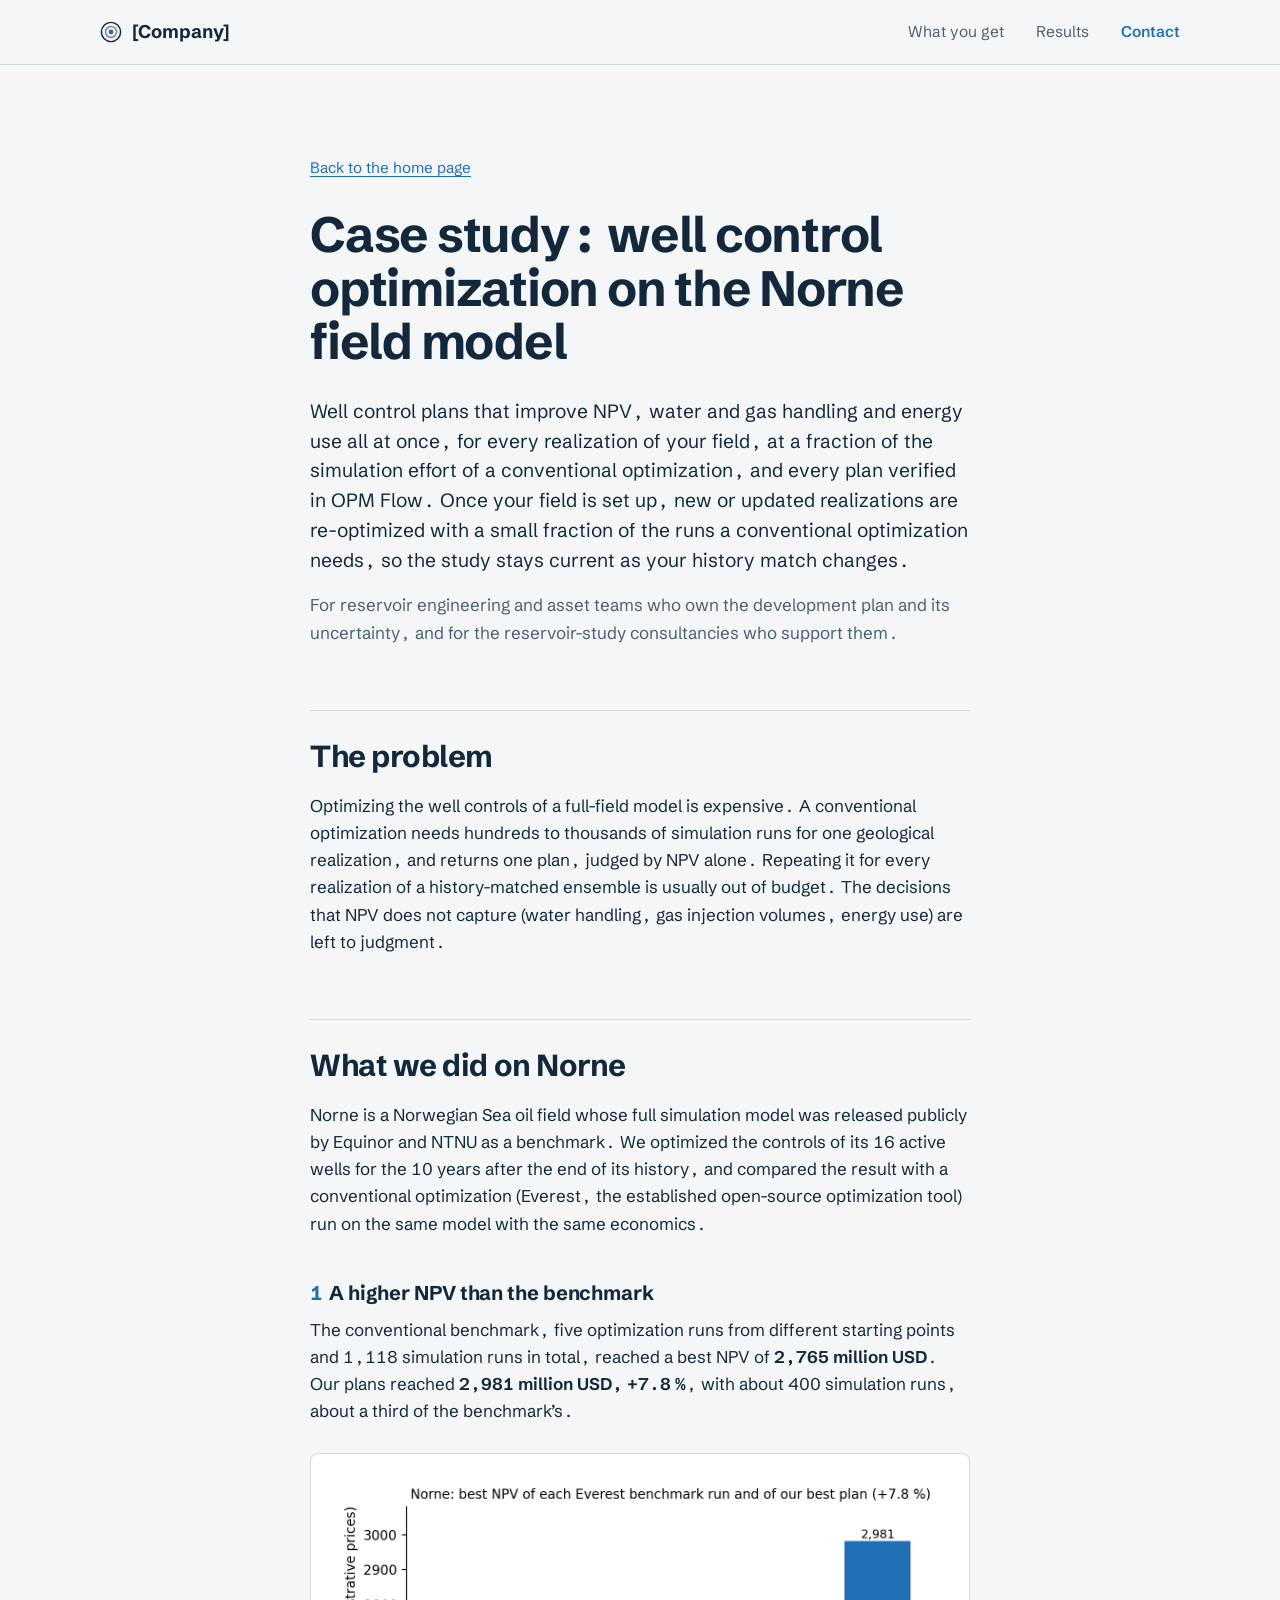
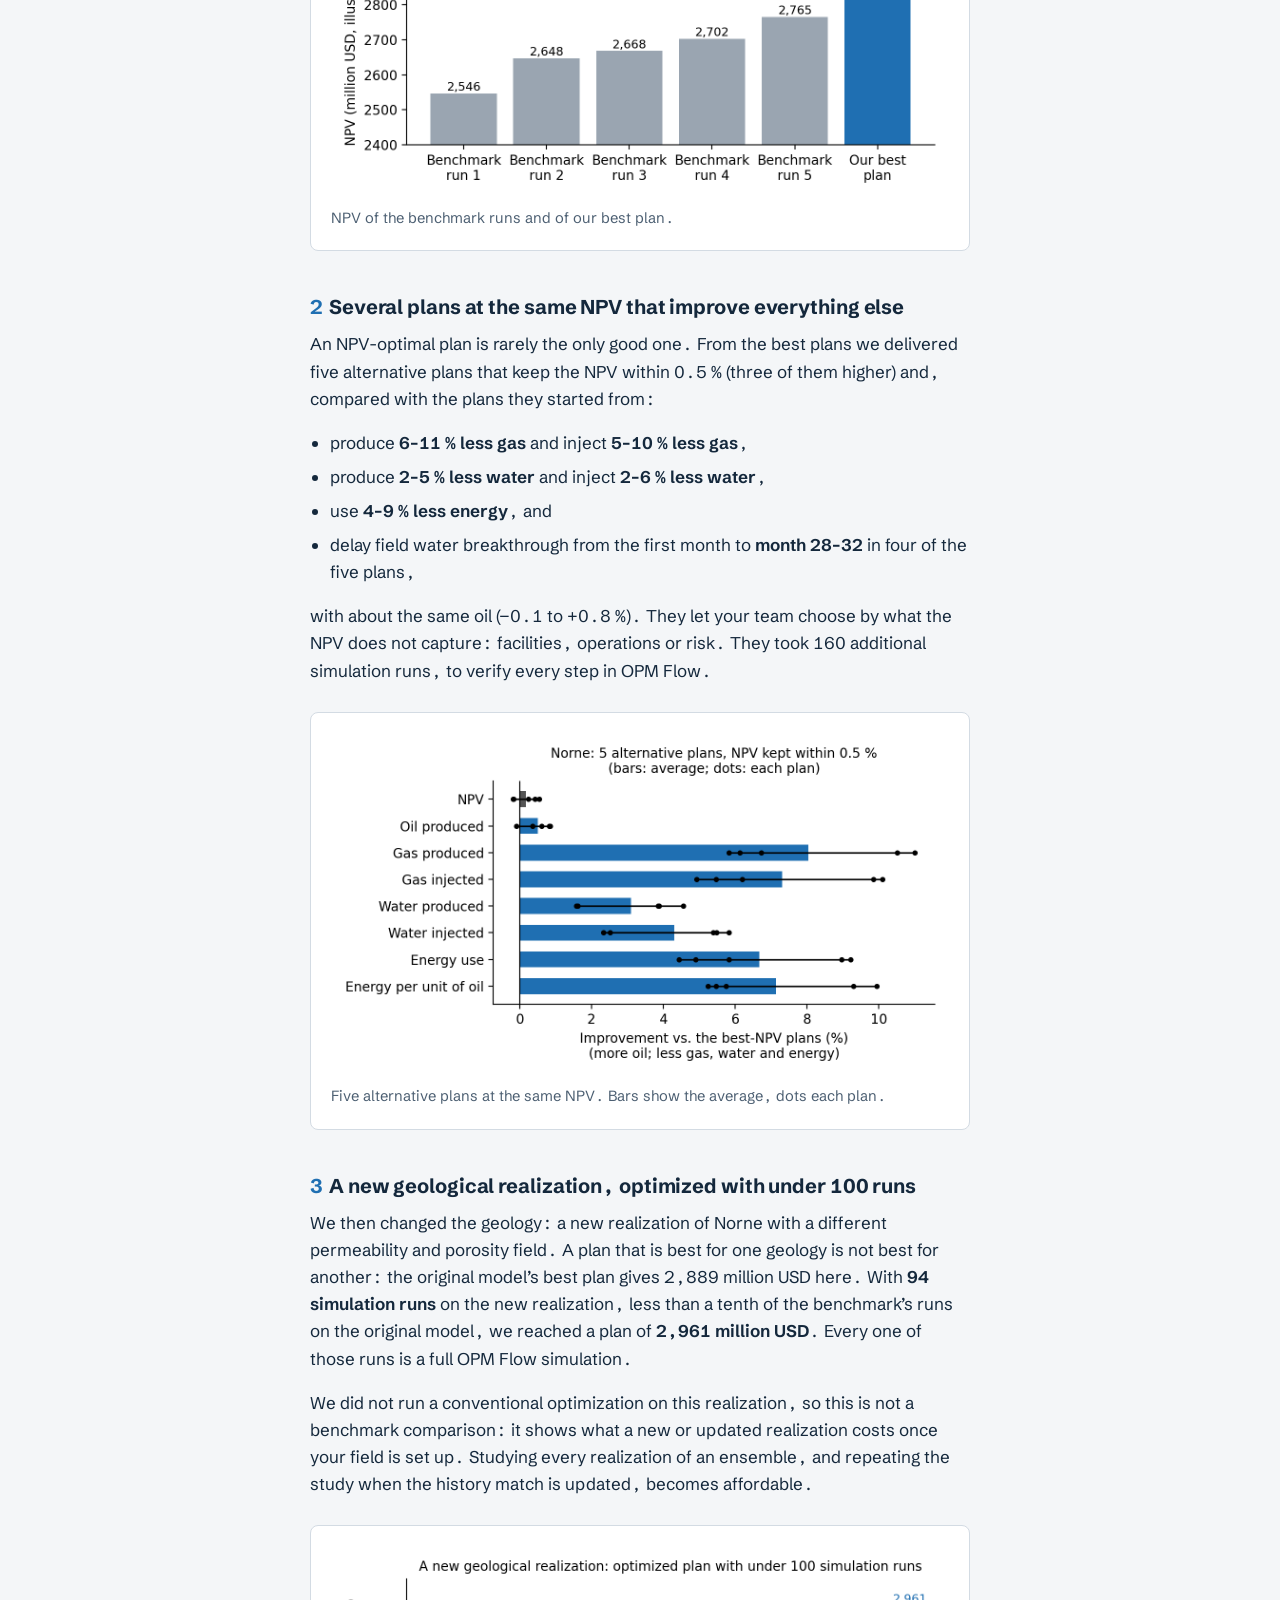
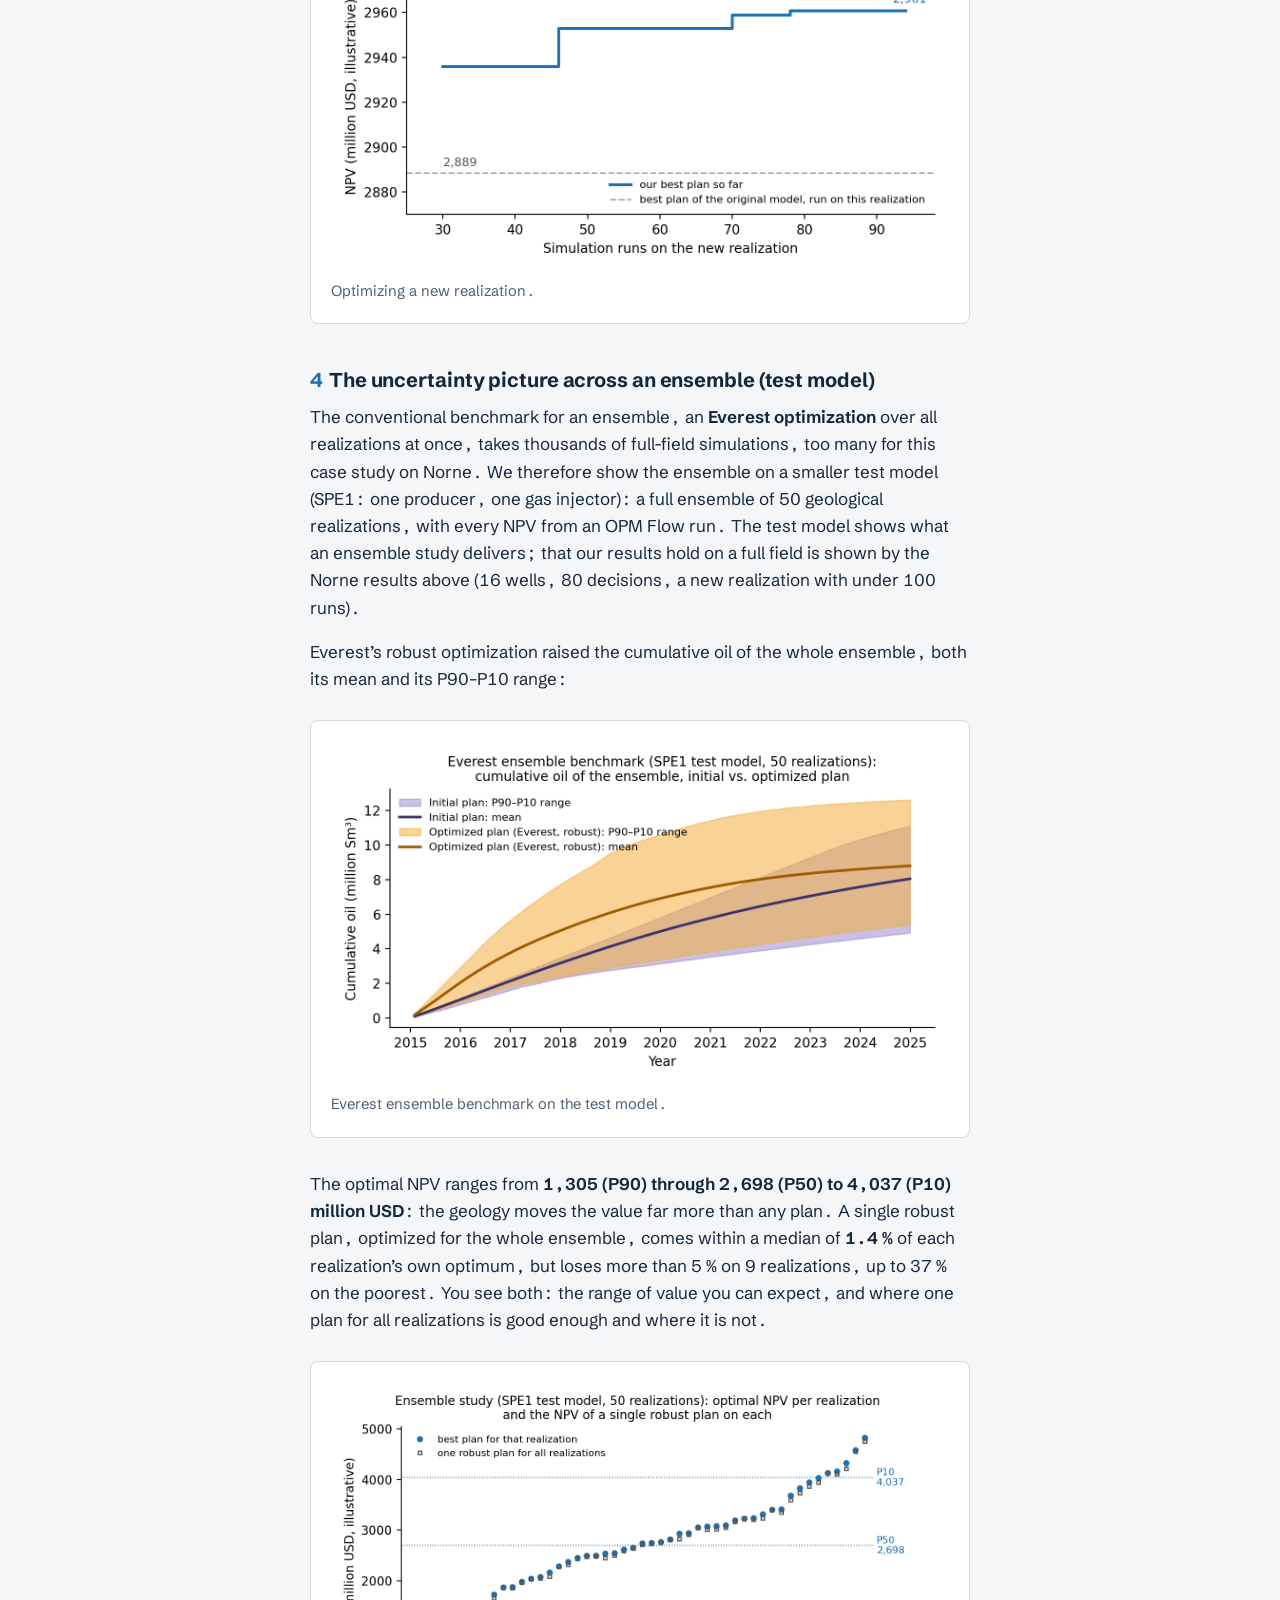
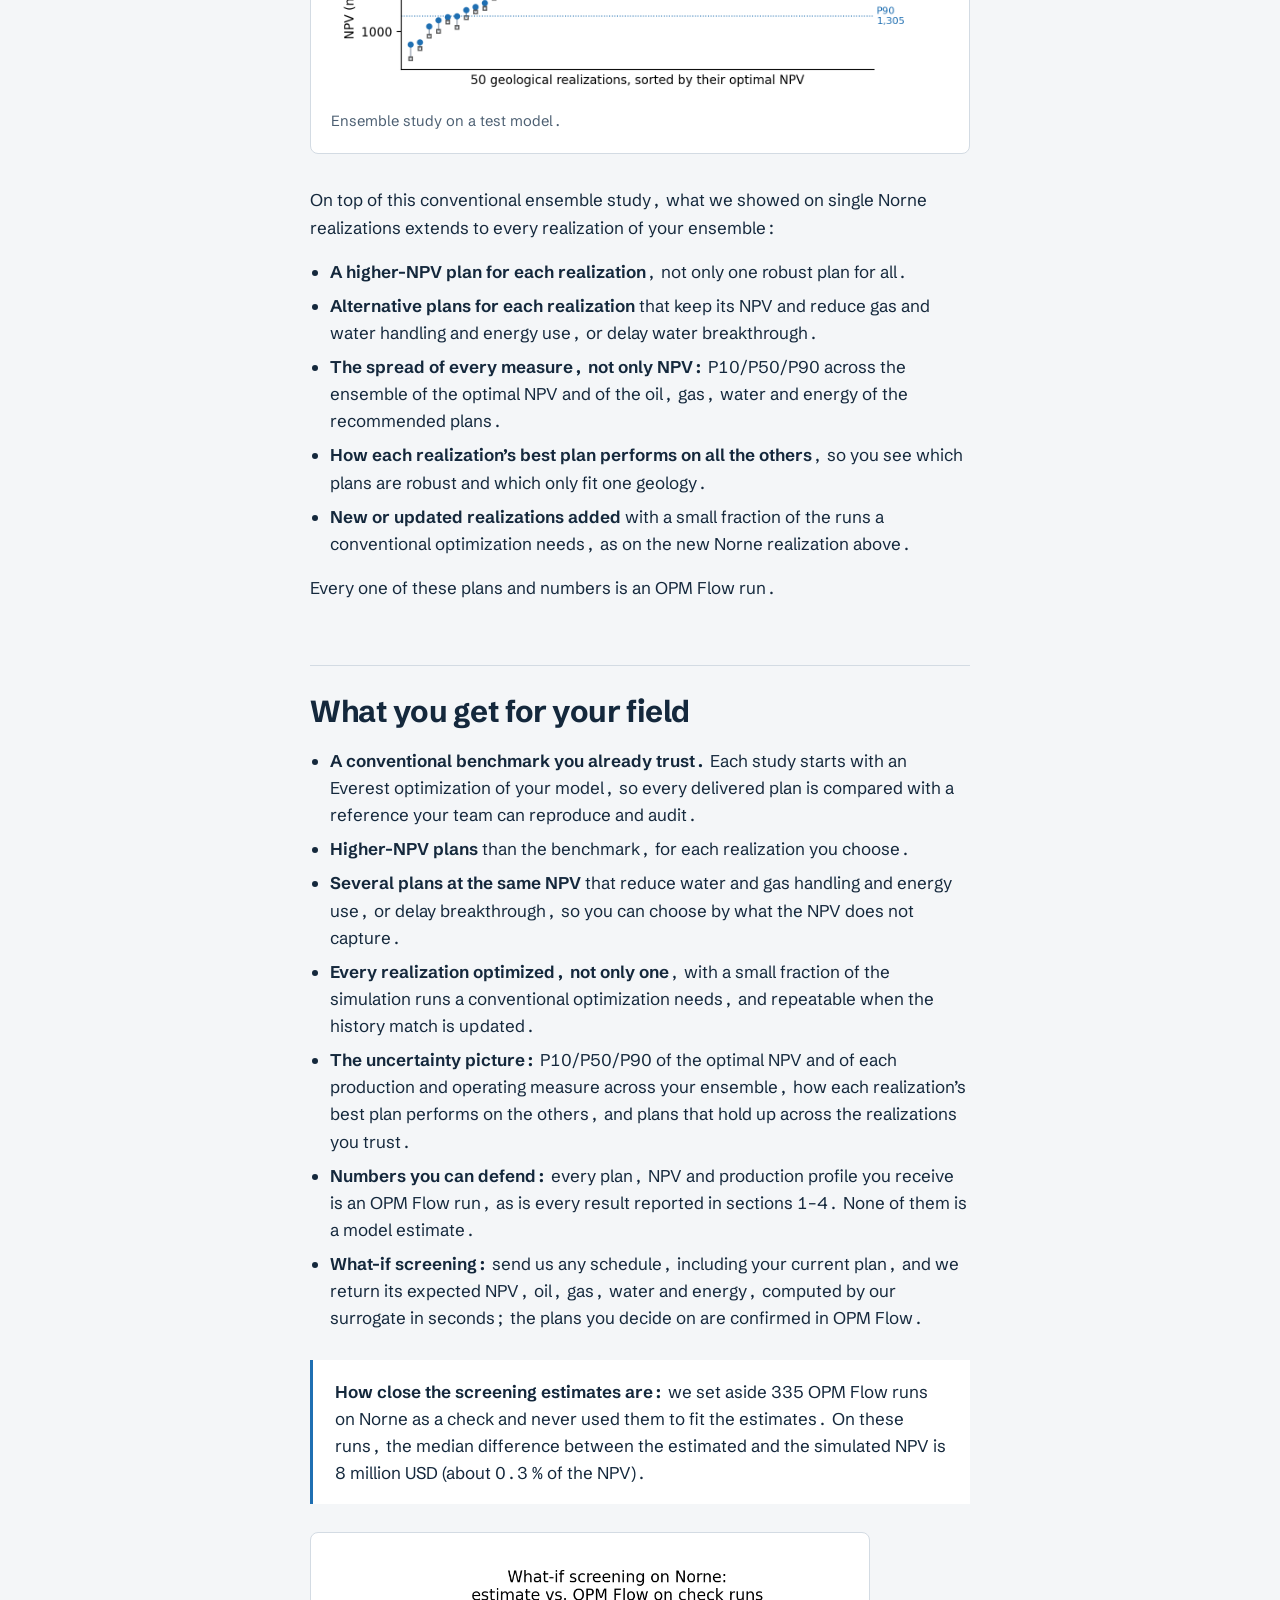
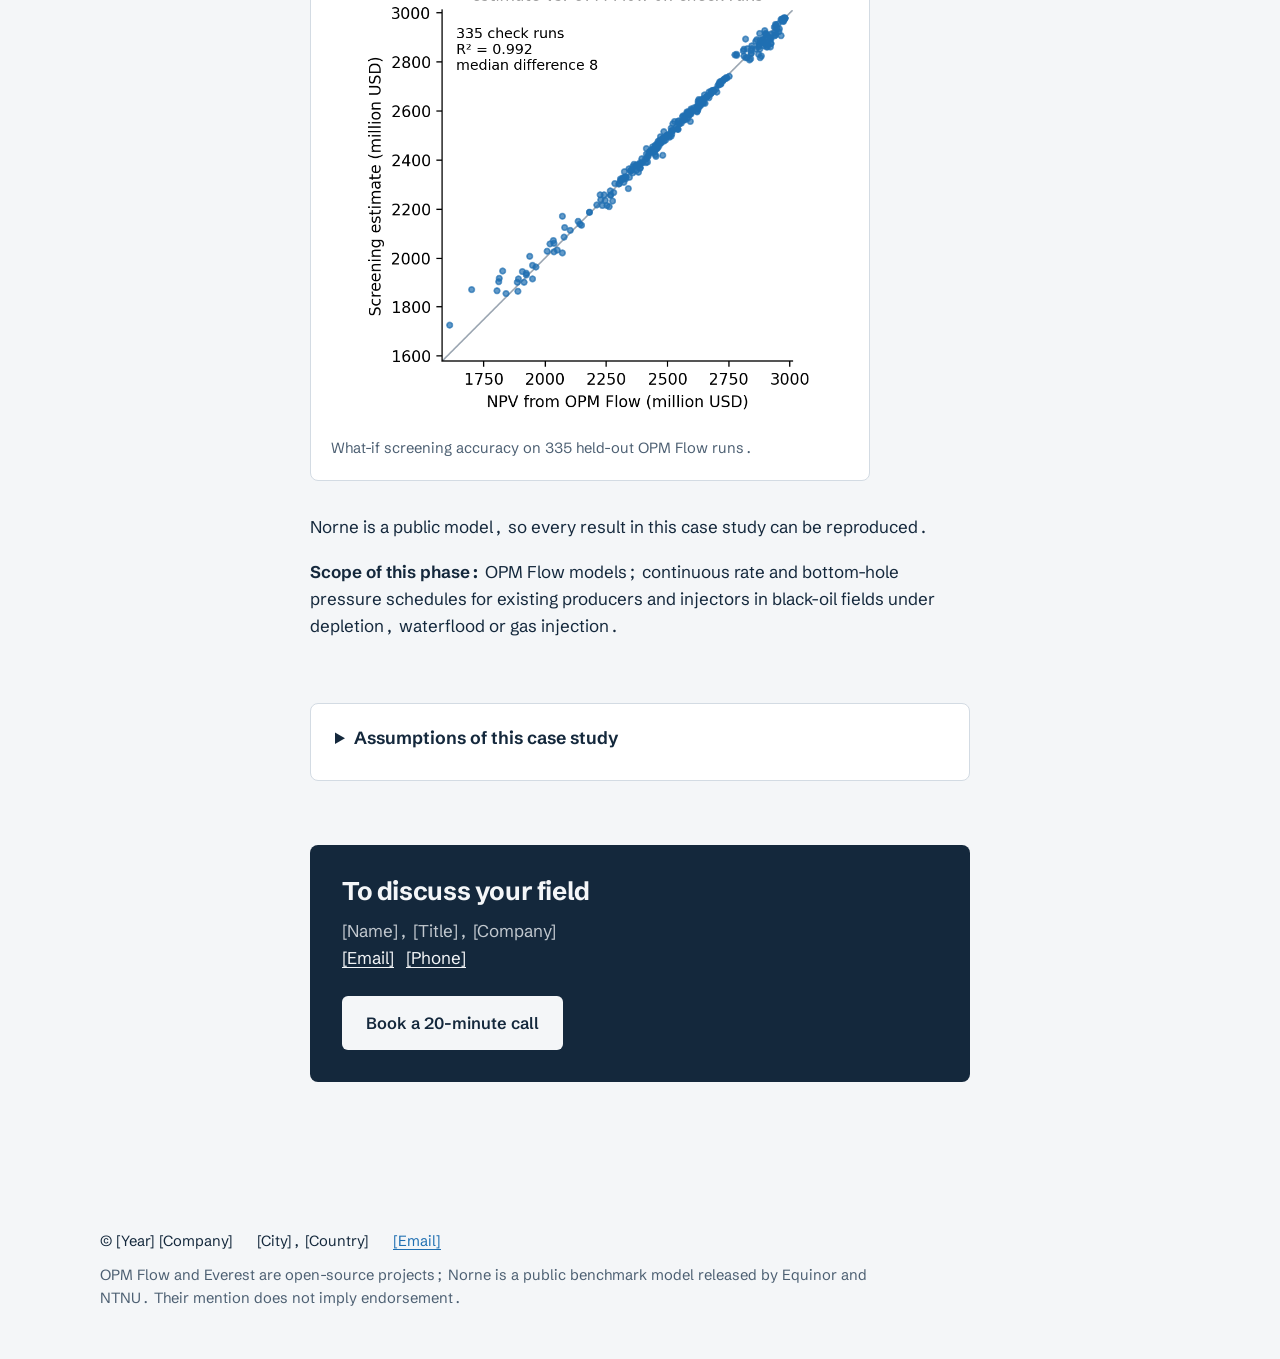
==== case-study.html @ 11ca8f40 "Add website and case study" ====
<!doctype html>
<html lang="en">
<head>
  <meta charset="utf-8">
  <meta name="viewport" content="width=device-width, initial-scale=1">
  <title>Norne case study | [Company]</title>
  <meta name="description" content="Well control optimization on the public Norne field model: +7.8 % NPV over a conventional Everest benchmark, alternative plans with less gas, water and energy, and a new realization optimized in under 100 runs.">
  <meta property="og:title" content="Case study: well control optimization on the Norne field model">
  <meta property="og:type" content="article">
  <meta property="og:image" content="assets/figures/npv_comparison.png">
  <link rel="icon" href="assets/favicon.svg" type="image/svg+xml">
  <link rel="preconnect" href="https://fonts.googleapis.com">
  <link rel="preconnect" href="https://fonts.gstatic.com" crossorigin>
  <link href="https://fonts.googleapis.com/css2?family=Schibsted+Grotesk:wght@400;500;600;700&display=swap" rel="stylesheet">
  <link rel="stylesheet" href="assets/css/style.css">
</head>
<body>
  <a class="skip" href="#main">Skip to content</a>

  <header class="site-header">
    <div class="wrap">
      <a class="brand" href="./" aria-label="[Company] home">
        <svg viewBox="0 0 24 24" aria-hidden="true"><circle cx="12" cy="12" r="10.5" fill="none" stroke="currentColor" stroke-width="1.6"/><circle cx="12" cy="12" r="6" fill="none" stroke="currentColor" stroke-width="1.6" opacity=".55"/><circle cx="12" cy="12" r="2.6" fill="#1f6fb2"/></svg>
        [Company]
      </a>
      <nav class="nav" aria-label="Main">
        <a href="./#what-you-get">What you get</a>
        <a href="./#results">Results</a>
        <a class="nav-cta" href="#contact">Contact</a>
      </nav>
    </div>
  </header>

  <main id="main" class="article">
    <div class="wrap">
      <a class="crumb" href="./">Back to the home page</a>
      <h1>Case study: well control optimization on the Norne field model</h1>

      <p class="summary">Well control plans that improve NPV, water and gas handling and energy use all at once, for every realization of your field, at a fraction of the simulation effort of a conventional optimization, and every plan verified in OPM Flow. Once your field is set up, new or updated realizations are re-optimized with a small fraction of the runs a conventional optimization needs, so the study stays current as your history match changes.</p>
      <p class="audience">For reservoir engineering and asset teams who own the development plan and its uncertainty, and for the reservoir-study consultancies who support them.</p>

      <h2>The problem</h2>
      <p>Optimizing the well controls of a full-field model is expensive. A conventional optimization needs hundreds to thousands of simulation runs for one geological realization, and returns one plan, judged by NPV alone. Repeating it for every realization of a history-matched ensemble is usually out of budget. The decisions that NPV does not capture (water handling, gas injection volumes, energy use) are left to judgment.</p>

      <h2>What we did on Norne</h2>
      <p>Norne is a Norwegian Sea oil field whose full simulation model was released publicly by Equinor and NTNU as a benchmark. We optimized the controls of its 16 active wells for the 10 years after the end of its history, and compared the result with a conventional optimization (Everest, the established open-source optimization tool) run on the same model with the same economics.</p>

      <h3><span class="n">1</span>A higher NPV than the benchmark</h3>
      <p>The conventional benchmark, five optimization runs from different starting points and 1,118 simulation runs in total, reached a best NPV of <strong>2,765 million USD</strong>. Our plans reached <strong>2,981 million USD, +7.8 %</strong>, with about 400 simulation runs, about a third of the benchmark’s.</p>
      <figure class="figure-frame">
        <img src="assets/figures/npv_comparison.png" width="1300" height="680" loading="lazy" alt="Bar chart: best NPV of five Everest benchmark runs, from 2,546 to 2,765 million USD, and our best plan at 2,981 million USD.">
        <figcaption>NPV of the benchmark runs and of our best plan.</figcaption>
      </figure>

      <h3><span class="n">2</span>Several plans at the same NPV that improve everything else</h3>
      <p>An NPV-optimal plan is rarely the only good one. From the best plans we delivered five alternative plans that keep the NPV within 0.5 % (three of them higher) and, compared with the plans they started from:</p>
      <ul>
        <li>produce <strong>6–11 % less gas</strong> and inject <strong>5–10 % less gas</strong>,</li>
        <li>produce <strong>2–5 % less water</strong> and inject <strong>2–6 % less water</strong>,</li>
        <li>use <strong>4–9 % less energy</strong>, and</li>
        <li>delay field water breakthrough from the first month to <strong>month 28–32</strong> in four of the five plans,</li>
      </ul>
      <p>with about the same oil (−0.1 to +0.8 %). They let your team choose by what the NPV does not capture: facilities, operations or risk. They took 160 additional simulation runs, to verify every step in OPM Flow.</p>
      <figure class="figure-frame">
        <img src="assets/figures/tradeoff_plans.png" width="1300" height="720" loading="lazy" alt="Bar chart of improvements of five alternative plans against the best-NPV plans: NPV and oil roughly unchanged, gas produced about 8 % lower, gas injected about 7 % lower, water produced about 3 % lower, water injected about 4 % lower, energy use about 7 % lower.">
        <figcaption>Five alternative plans at the same NPV. Bars show the average, dots each plan.</figcaption>
      </figure>

      <h3><span class="n">3</span>A new geological realization, optimized with under 100 runs</h3>
      <p>We then changed the geology: a new realization of Norne with a different permeability and porosity field. A plan that is best for one geology is not best for another: the original model’s best plan gives 2,889 million USD here. With <strong>94 simulation runs</strong> on the new realization, less than a tenth of the benchmark’s runs on the original model, we reached a plan of <strong>2,961 million USD</strong>. Every one of those runs is a full OPM Flow simulation.</p>
      <p>We did not run a conventional optimization on this realization, so this is not a benchmark comparison: it shows what a new or updated realization costs once your field is set up. Studying every realization of an ensemble, and repeating the study when the history match is updated, becomes affordable.</p>
      <figure class="figure-frame">
        <img src="assets/figures/new_realization.png" width="1300" height="680" loading="lazy" alt="Step chart of our best NPV so far against simulation runs on the new realization, rising from about 2,936 at run 30 to 2,961 million USD at run 94, above the 2,889 million USD of the original model's best plan run on this realization.">
        <figcaption>Optimizing a new realization.</figcaption>
      </figure>

      <h3><span class="n">4</span>The uncertainty picture across an ensemble (test model)</h3>
      <p>The conventional benchmark for an ensemble, an <strong>Everest optimization</strong> over all realizations at once, takes thousands of full-field simulations, too many for this case study on Norne. We therefore show the ensemble on a smaller test model (SPE1: one producer, one gas injector): a full ensemble of 50 geological realizations, with every NPV from an OPM Flow run. The test model shows what an ensemble study delivers; that our results hold on a full field is shown by the Norne results above (16 wells, 80 decisions, a new realization with under 100 runs).</p>
      <p>Everest’s robust optimization raised the cumulative oil of the whole ensemble, both its mean and its P90–P10 range:</p>
      <figure class="figure-frame">
        <img src="assets/figures/everest_ensemble_FOPT.png" width="1300" height="720" loading="lazy" alt="Cumulative oil of the 50-realization ensemble from 2015 to 2025: Everest's robust plan raises the mean from about 8 to about 8.8 million Sm³ and shifts the P90 to P10 band upward compared with the initial plan.">
        <figcaption>Everest ensemble benchmark on the test model.</figcaption>
      </figure>
      <p>The optimal NPV ranges from <strong>1,305 (P90) through 2,698 (P50) to 4,037 (P10) million USD</strong>: the geology moves the value far more than any plan. A single robust plan, optimized for the whole ensemble, comes within a median of <strong>1.4 %</strong> of each realization’s own optimum, but loses more than 5 % on 9 realizations, up to 37 % on the poorest. You see both: the range of value you can expect, and where one plan for all realizations is good enough and where it is not.</p>
      <figure class="figure-frame">
        <img src="assets/figures/ensemble_spe1.png" width="1400" height="720" loading="lazy" alt="Optimal NPV of each of 50 realizations sorted from about 750 to 4,800 million USD, with P90 1,305, P50 2,698 and P10 4,037, and the NPV of one robust plan on each, close to the optimum except on the poorest realizations.">
        <figcaption>Ensemble study on a test model.</figcaption>
      </figure>
      <p>On top of this conventional ensemble study, what we showed on single Norne realizations extends to every realization of your ensemble:</p>
      <ul>
        <li><strong>A higher-NPV plan for each realization</strong>, not only one robust plan for all.</li>
        <li><strong>Alternative plans for each realization</strong> that keep its NPV and reduce gas and water handling and energy use, or delay water breakthrough.</li>
        <li><strong>The spread of every measure, not only NPV:</strong> P10/P50/P90 across the ensemble of the optimal NPV and of the oil, gas, water and energy of the recommended plans.</li>
        <li><strong>How each realization’s best plan performs on all the others</strong>, so you see which plans are robust and which only fit one geology.</li>
        <li><strong>New or updated realizations added</strong> with a small fraction of the runs a conventional optimization needs, as on the new Norne realization above.</li>
      </ul>
      <p>Every one of these plans and numbers is an OPM Flow run.</p>

      <h2>What you get for your field</h2>
      <ul>
        <li><strong>A conventional benchmark you already trust.</strong> Each study starts with an Everest optimization of your model, so every delivered plan is compared with a reference your team can reproduce and audit.</li>
        <li><strong>Higher-NPV plans</strong> than the benchmark, for each realization you choose.</li>
        <li><strong>Several plans at the same NPV</strong> that reduce water and gas handling and energy use, or delay breakthrough, so you can choose by what the NPV does not capture.</li>
        <li><strong>Every realization optimized, not only one</strong>, with a small fraction of the simulation runs a conventional optimization needs, and repeatable when the history match is updated.</li>
        <li><strong>The uncertainty picture:</strong> P10/P50/P90 of the optimal NPV and of each production and operating measure across your ensemble, how each realization’s best plan performs on the others, and plans that hold up across the realizations you trust.</li>
        <li><strong>Numbers you can defend:</strong> every plan, NPV and production profile you receive is an OPM Flow run, as is every result reported in sections 1–4. None of them is a model estimate.</li>
        <li><strong>What-if screening:</strong> send us any schedule, including your current plan, and we return its expected NPV, oil, gas, water and energy, computed by our surrogate in seconds; the plans you decide on are confirmed in OPM Flow.</li>
      </ul>
      <div class="callout">
        <p><strong>How close the screening estimates are:</strong> we set aside 335 OPM Flow runs on Norne as a check and never used them to fit the estimates. On these runs, the median difference between the estimated and the simulated NPV is 8 million USD (about 0.3 % of the NPV).</p>
      </div>
      <figure class="figure-frame narrow">
        <img src="assets/figures/whatif_accuracy.png" width="919" height="840" loading="lazy" alt="Scatter plot of screening estimate against OPM Flow NPV for 335 check runs on Norne, lying close to the diagonal; R² 0.992, median difference 8 million USD.">
        <figcaption>What-if screening accuracy on 335 held-out OPM Flow runs.</figcaption>
      </figure>
      <p>Norne is a public model, so every result in this case study can be reproduced.</p>
      <p><strong>Scope of this phase:</strong> OPM Flow models; continuous rate and bottom-hole pressure schedules for existing producers and injectors in black-oil fields under depletion, waterflood or gas injection.</p>

      <details class="assumptions">
        <summary>Assumptions of this case study</summary>
        <ul>
          <li><strong>Model:</strong> the public Norne full-field model (Equinor and NTNU), restarted at the end of its history (1 Dec 2006); prediction period 2007–2016, monthly reporting; OPM Flow.</li>
          <li><strong>Decisions:</strong> the 11 producers and 5 injectors (3 gas, 2 water) active at the end of the history, one setting per well per 2-year period: producer minimum bottom-hole pressure (60–250 bar) and injection rate (within each well’s range).</li>
          <li><strong>Economics (illustrative, not Norne’s actual economics):</strong> oil 377 USD/Sm³ (≈ 60 USD/bbl), produced gas 0.10 USD/Sm³, produced water −6 USD/Sm³, injected gas −0.12 USD/Sm³, injected water −6 USD/Sm³; 8 % per year discount, applied monthly; no capital or well costs. The absolute NPVs depend on these prices; the relative improvements are the result.</li>
          <li><strong>Other measures:</strong> energy from 0.1 kWh/Sm³ of gas injected, 1 kWh/Sm³ of water injected and 5 kWh/Sm³ of liquid produced (illustrative); water breakthrough is the month the field water cut first exceeds its starting level by 0.1.</li>
          <li><strong>New realization:</strong> the Norne model with a randomly perturbed permeability and porosity field, its history rerun; all other data unchanged.</li>
          <li><strong>Ensemble test model:</strong> the SPE1 benchmark model (one producer, one gas injector), 50 realizations with randomly sampled permeability and porosity; 10 years; the same illustrative prices and discounting; 5 settings per 2-year period (producer oil and gas rate limits and minimum bottom-hole pressure, injector rate and maximum bottom-hole pressure).</li>
        </ul>
      </details>

      <section class="case-cta" id="contact">
        <h2>To discuss your field</h2>
        <p>[Name], [Title], [Company]<br><a href="mailto:[Email]">[Email]</a> &nbsp; <a href="tel:[Phone]">[Phone]</a></p>
        <a class="button" href="mailto:[Email]?subject=Book%20a%2020-minute%20call">Book a 20-minute call</a>
      </section>
    </div>
  </main>

  <footer class="site-footer">
    <div class="wrap">
      <p class="row"><span>© [Year] [Company]</span><span>[City], [Country]</span><a href="mailto:[Email]">[Email]</a></p>
      <p>OPM Flow and Everest are open-source projects; Norne is a public benchmark model released by Equinor and NTNU. Their mention does not imply endorsement.</p>
    </div>
  </footer>
</body>
</html>
---- assets/css/style.css ----
/* ------------------------------------------------------------------
   Colour tokens.
   Blue = our plans, grey = the conventional benchmark (same as the charts).
   ------------------------------------------------------------------ */
:root {
  --paper: #f4f6f8;
  --surface: #ffffff;
  --ink: #14283c;
  --muted: #4c5f72;
  --rule: #d3dbe3;
  --ours: #1f6fb2;
  --ours-ink: #ffffff;
  --bench: #9aa5b1;
  --contour: #b9c6d3;
  --focus: #1f6fb2;

  --font: "Schibsted Grotesk", system-ui, -apple-system, "Segoe UI", sans-serif;
  --measure: 66ch;
  --wide: 1160px;
  --gutter: clamp(16px, 4vw, 40px);
  color-scheme: light;
}

@media (prefers-color-scheme: dark) {
  :root:not([data-theme="light"]) {
    --paper: #0f1a25;
    --surface: #162433;
    --ink: #e4ebf2;
    --muted: #a0b1c2;
    --rule: #2a3c4f;
    --ours: #5ea6e3;
    --ours-ink: #0f1a25;
    --bench: #7f8b98;
    --contour: #2d4359;
    --focus: #8cc2f0;
    color-scheme: dark;
  }
}
:root[data-theme="dark"] {
  --paper: #0f1a25;
  --surface: #162433;
  --ink: #e4ebf2;
  --muted: #a0b1c2;
  --rule: #2a3c4f;
  --ours: #5ea6e3;
  --ours-ink: #0f1a25;
  --bench: #7f8b98;
  --contour: #2d4359;
  --focus: #8cc2f0;
  color-scheme: dark;
}

/* ------------------------------------------------------------------
   Base
   ------------------------------------------------------------------ */
*, *::before, *::after { box-sizing: border-box; }
html { -webkit-text-size-adjust: 100%; scroll-behavior: smooth; scroll-padding-top: 80px; }
@media (prefers-reduced-motion: reduce) { html { scroll-behavior: auto; } }

body {
  margin: 0;
  background: var(--paper);
  color: var(--ink);
  font-family: var(--font);
  font-size: 1.0625rem;
  line-height: 1.6;
  font-variant-numeric: tabular-nums;
  text-rendering: optimizeLegibility;
}

img { max-width: 100%; height: auto; display: block; }
a { color: var(--ours); text-underline-offset: 0.18em; text-decoration-thickness: 1px; }
a:hover { text-decoration-thickness: 2px; }
:focus-visible { outline: 3px solid var(--focus); outline-offset: 3px; border-radius: 2px; }

h1, h2, h3 { line-height: 1.15; margin: 0; font-weight: 700; letter-spacing: -0.015em; }
h2 { font-size: clamp(1.75rem, 3.2vw, 2.4rem); }
h3 { font-size: 1.2rem; letter-spacing: -0.005em; }
p { margin: 0 0 1em; }
strong { font-weight: 650; }

.wrap { max-width: var(--wide); margin: 0 auto; padding: 0 var(--gutter); }

.skip {
  position: absolute; left: -9999px; top: 8px;
  background: var(--surface); color: var(--ink); padding: 8px 12px; z-index: 100;
}
.skip:focus { left: 8px; }

/* ------------------------------------------------------------------
   Header
   ------------------------------------------------------------------ */
.site-header {
  position: sticky; top: 0; z-index: 10;
  background: color-mix(in srgb, var(--paper) 88%, transparent);
  backdrop-filter: blur(8px);
  -webkit-backdrop-filter: blur(8px);
  border-bottom: 1px solid var(--rule);
}
.site-header .wrap {
  display: flex; align-items: center; justify-content: space-between;
  gap: 16px; min-height: 64px;
}
.brand {
  font-weight: 700; font-size: 1.15rem; color: var(--ink); text-decoration: none;
  display: inline-flex; align-items: center; gap: 10px;
}
.brand svg { width: 22px; height: 22px; flex: none; }
.nav { display: flex; gap: clamp(14px, 2.5vw, 32px); }
.nav a { color: var(--muted); text-decoration: none; font-size: 0.97rem; }
.nav a:hover { color: var(--ink); }
.nav a.nav-cta { color: var(--ours); font-weight: 600; }
@media (max-width: 640px) {
  .nav a:not(.nav-cta) { display: none; }
}

/* ------------------------------------------------------------------
   Buttons
   ------------------------------------------------------------------ */
.button {
  display: inline-block;
  background: var(--ours); color: var(--ours-ink);
  font-weight: 600; font-size: 1.02rem;
  padding: 14px 24px; border-radius: 6px; text-decoration: none;
}
.button:hover { filter: brightness(1.08); }
.button-quiet {
  background: transparent; color: var(--ink);
  box-shadow: inset 0 0 0 1.5px var(--rule);
}
.button-quiet:hover { box-shadow: inset 0 0 0 1.5px var(--ink); filter: none; }

/* ------------------------------------------------------------------
   Hero: the reservoir map is the signature element
   ------------------------------------------------------------------ */
.hero { position: relative; overflow: hidden; border-bottom: 1px solid var(--rule); }
.hero .wrap {
  display: grid;
  grid-template-columns: minmax(0, 7fr) minmax(0, 5fr);
  align-items: center;
  gap: 24px;
  min-height: min(78vh, 720px);
  padding-top: clamp(48px, 8vw, 96px);
  padding-bottom: clamp(48px, 8vw, 96px);
}
.hero h1 {
  font-size: clamp(2.3rem, 5.2vw, 4.1rem);
  line-height: 1.04;
  letter-spacing: -0.03em;
  max-width: 15ch;
  margin-bottom: 28px;
}
.hero .lede { font-size: clamp(1.1rem, 1.6vw, 1.28rem); color: var(--muted); max-width: 46ch; margin-bottom: 36px; }
.hero .actions { display: flex; flex-wrap: wrap; gap: 12px; }

.hero-map { position: relative; align-self: stretch; min-height: 320px; }
.reservoir {
  position: absolute; inset: 50% auto auto 50%;
  width: 150%; max-width: none; transform: translate(-42%, -50%);
}
.reservoir .contours path { stroke: var(--contour); stroke-width: 1.4; }
.reservoir .prod { fill: var(--ours); }
.reservoir .inj circle { fill: var(--paper); stroke: var(--ink); stroke-width: 2; }
.reservoir .inj path { stroke: var(--ink); stroke-width: 2; }
.reservoir .inj.water circle { stroke: var(--bench); }
.reservoir .inj.water path { stroke: var(--bench); }

.map-key {
  position: absolute; right: 0; bottom: 0;
  font-size: 0.82rem; color: var(--muted);
  display: flex; gap: 16px; flex-wrap: wrap; justify-content: flex-end;
}
.map-key span { display: inline-flex; align-items: center; gap: 6px; }
.map-key svg { width: 14px; height: 14px; }

/* One orchestrated moment: the wells light up in sequence on load. */
@media (prefers-reduced-motion: no-preference) {
  .reservoir .contours path { stroke-dasharray: 2400; stroke-dashoffset: 2400; animation: draw 2.2s ease-out forwards; }
  .reservoir .wells > * { opacity: 0; animation: appear 0.4s ease-out forwards; }
  .reservoir .wells > *:nth-child(n) { animation-delay: calc(1.1s + var(--i, 0) * 70ms); }
}
@keyframes draw { to { stroke-dashoffset: 0; } }
@keyframes appear { to { opacity: 1; } }

@media (max-width: 860px) {
  .hero .wrap { grid-template-columns: 1fr; min-height: 0; }
  .hero-map { min-height: 260px; order: -1; margin: -24px calc(-1 * var(--gutter)) 0; overflow: hidden; }
  .reservoir { width: 115%; transform: translate(-50%, -50%); }
  .map-key { display: none; }
}

/* ------------------------------------------------------------------
   Sections
   ------------------------------------------------------------------ */
.section { padding: clamp(64px, 9vw, 112px) 0; border-bottom: 1px solid var(--rule); }
.section-head { max-width: var(--measure); margin-bottom: clamp(32px, 5vw, 56px); }
.section-head p { color: var(--muted); margin-top: 16px; font-size: 1.12rem; }

/* Why it is different: claim on the left, explanation on the right */
.contrasts { list-style: none; margin: 0; padding: 0; }
.contrasts li {
  display: grid; grid-template-columns: minmax(0, 5fr) minmax(0, 7fr);
  gap: clamp(16px, 4vw, 56px);
  padding: 32px 0; border-top: 1px solid var(--rule);
}
.contrasts li:last-child { border-bottom: 1px solid var(--rule); }
.contrasts h3 { font-size: clamp(1.3rem, 2.2vw, 1.6rem); }
.contrasts .not { display: block; color: var(--bench); font-weight: 500; margin-top: 4px; }
.contrasts p { margin: 0; color: var(--muted); max-width: 60ch; }
@media (max-width: 720px) { .contrasts li { grid-template-columns: 1fr; gap: 10px; } }

/* What you get */
.deliverables {
  list-style: none; margin: 0; padding: 0;
  display: grid; grid-template-columns: repeat(auto-fit, minmax(300px, 1fr));
  gap: 0 clamp(24px, 4vw, 56px);
}
.deliverables li { padding: 22px 0 22px 22px; border-top: 1px solid var(--rule); position: relative; }
.deliverables li::before {
  content: ""; position: absolute; left: 0; top: 33px;
  width: 9px; height: 9px; border-radius: 50%; background: var(--ours);
}
.deliverables strong { display: block; font-size: 1.1rem; margin-bottom: 4px; }
.deliverables span { color: var(--muted); }

/* Results */
.results { background: var(--surface); }
.results-grid {
  display: grid; grid-template-columns: minmax(0, 5fr) minmax(0, 6fr);
  gap: clamp(32px, 5vw, 72px); align-items: start;
}
.figures { margin: 0; }
.figures div { padding: 20px 0; border-top: 1px solid var(--rule); }
.figures div:first-child { border-top: 0; padding-top: 0; }
.figures dt {
  font-size: clamp(1.5rem, 2.6vw, 2.05rem); font-weight: 700; line-height: 1.15;
  letter-spacing: -0.02em; color: var(--ours);
}
.figures dt small { display: block; font-size: 0.62em; letter-spacing: -0.01em; margin-top: 4px; }
.figures dd { margin: 6px 0 0; color: var(--muted); }
.figure-frame {
  margin: 0; background: #fff; border: 1px solid var(--rule); border-radius: 8px;
  padding: clamp(10px, 2vw, 20px);
}
.figure-frame figcaption { color: #4c5f72; font-size: 0.92rem; margin-top: 10px; }
.results-note { color: var(--muted); font-size: 0.97rem; margin-top: 28px; max-width: var(--measure); }
.results-more { margin-top: 28px; }
@media (max-width: 900px) { .results-grid { grid-template-columns: 1fr; } }

/* How we work: a real sequence, so it is numbered */
.steps { list-style: none; margin: 0; padding: 0; counter-reset: step; display: grid; grid-template-columns: repeat(3, minmax(0, 1fr)); gap: clamp(20px, 3vw, 40px); }
.steps li { counter-increment: step; border-top: 3px solid var(--ink); padding-top: 18px; }
.steps li:first-child { border-top-color: var(--ours); }
.steps li::before { content: counter(step); display: block; font-weight: 700; font-size: 2.6rem; line-height: 1; color: var(--ours); margin-bottom: 14px; }
.steps h3 { margin-bottom: 8px; }
.steps p { color: var(--muted); margin: 0; }
.scope { margin-top: clamp(32px, 5vw, 48px); padding: 20px 22px; border-left: 3px solid var(--bench); background: var(--surface); max-width: 80ch; }
.scope p { margin: 0; color: var(--muted); }
.scope strong { color: var(--ink); }
@media (max-width: 760px) { .steps { grid-template-columns: 1fr; } }

/* For / About */
.two-up { display: grid; grid-template-columns: repeat(2, minmax(0, 1fr)); gap: clamp(32px, 6vw, 96px); }
.two-up h2 { font-size: clamp(1.4rem, 2.2vw, 1.75rem); margin-bottom: 14px; }
.two-up p { color: var(--muted); font-size: 1.12rem; max-width: 52ch; margin: 0; }
@media (max-width: 720px) { .two-up { grid-template-columns: 1fr; } }

/* Contact */
.contact { background: var(--ink); color: var(--paper); border-bottom: 0; }
.contact h2 { max-width: 20ch; }
.contact p { color: color-mix(in srgb, var(--paper) 78%, transparent); font-size: 1.12rem; margin: 20px 0 32px; }
.contact a:not(.button) { color: var(--paper); }
.contact .button { background: var(--paper); color: var(--ink); }
.contact-lines { list-style: none; margin: 20px 0 36px; padding: 0; display: flex; flex-wrap: wrap; gap: 8px 32px; font-size: 1.1rem; }

/* Footer */
.site-footer { padding: 36px 0 48px; color: var(--muted); font-size: 0.92rem; }
.site-footer .wrap { display: grid; gap: 10px; }
.site-footer p { margin: 0; max-width: 90ch; }
.site-footer .row { display: flex; flex-wrap: wrap; gap: 6px 24px; color: var(--ink); }

/* ------------------------------------------------------------------
   Case study page (long-form)
   ------------------------------------------------------------------ */
.article { padding: clamp(48px, 7vw, 88px) 0 clamp(64px, 9vw, 112px); }
.article .wrap { max-width: calc(var(--measure) + 2 * var(--gutter)); }
.article .crumb { font-size: 0.95rem; margin-bottom: 28px; display: inline-block; }
.article h1 { font-size: clamp(2rem, 4.4vw, 3.1rem); letter-spacing: -0.025em; line-height: 1.08; margin-bottom: 28px; }
.article .summary { font-size: 1.2rem; line-height: 1.55; color: var(--ink); margin-bottom: 16px; }
.article .audience { color: var(--muted); }
.article h2 { font-size: clamp(1.5rem, 2.6vw, 1.9rem); margin: 64px 0 18px; padding-top: 28px; border-top: 1px solid var(--rule); }
.article h3 { font-size: 1.25rem; margin: 44px 0 12px; }
.article h3 .n { color: var(--ours); margin-right: 6px; }
.article ul { padding-left: 1.2em; margin: 0 0 1em; }
.article li { margin-bottom: 0.4em; }
.article .figure-frame { margin: 28px 0 32px; }
.callout { background: var(--surface); border-left: 3px solid var(--ours); padding: 18px 22px; margin: 28px 0; }
.callout p:last-child { margin: 0; }
.assumptions { margin-top: 64px; padding: 4px 24px 12px; background: var(--surface); border: 1px solid var(--rule); border-radius: 8px; }
.assumptions summary { cursor: pointer; font-weight: 650; padding: 16px 0; font-size: 1.1rem; }
.assumptions ul { font-size: 0.97rem; color: var(--muted); }
.assumptions strong { color: var(--ink); }

.case-cta { margin-top: 64px; padding: 32px; background: var(--ink); color: var(--paper); border-radius: 8px; }
.case-cta h2 { margin: 0 0 10px; padding: 0; border: 0; font-size: 1.6rem; }
.case-cta p { color: color-mix(in srgb, var(--paper) 78%, transparent); }
.case-cta a:not(.button) { color: var(--paper); }
.case-cta .button { background: var(--paper); color: var(--ink); margin-top: 8px; }
.figure-frame.narrow { max-width: 560px; }
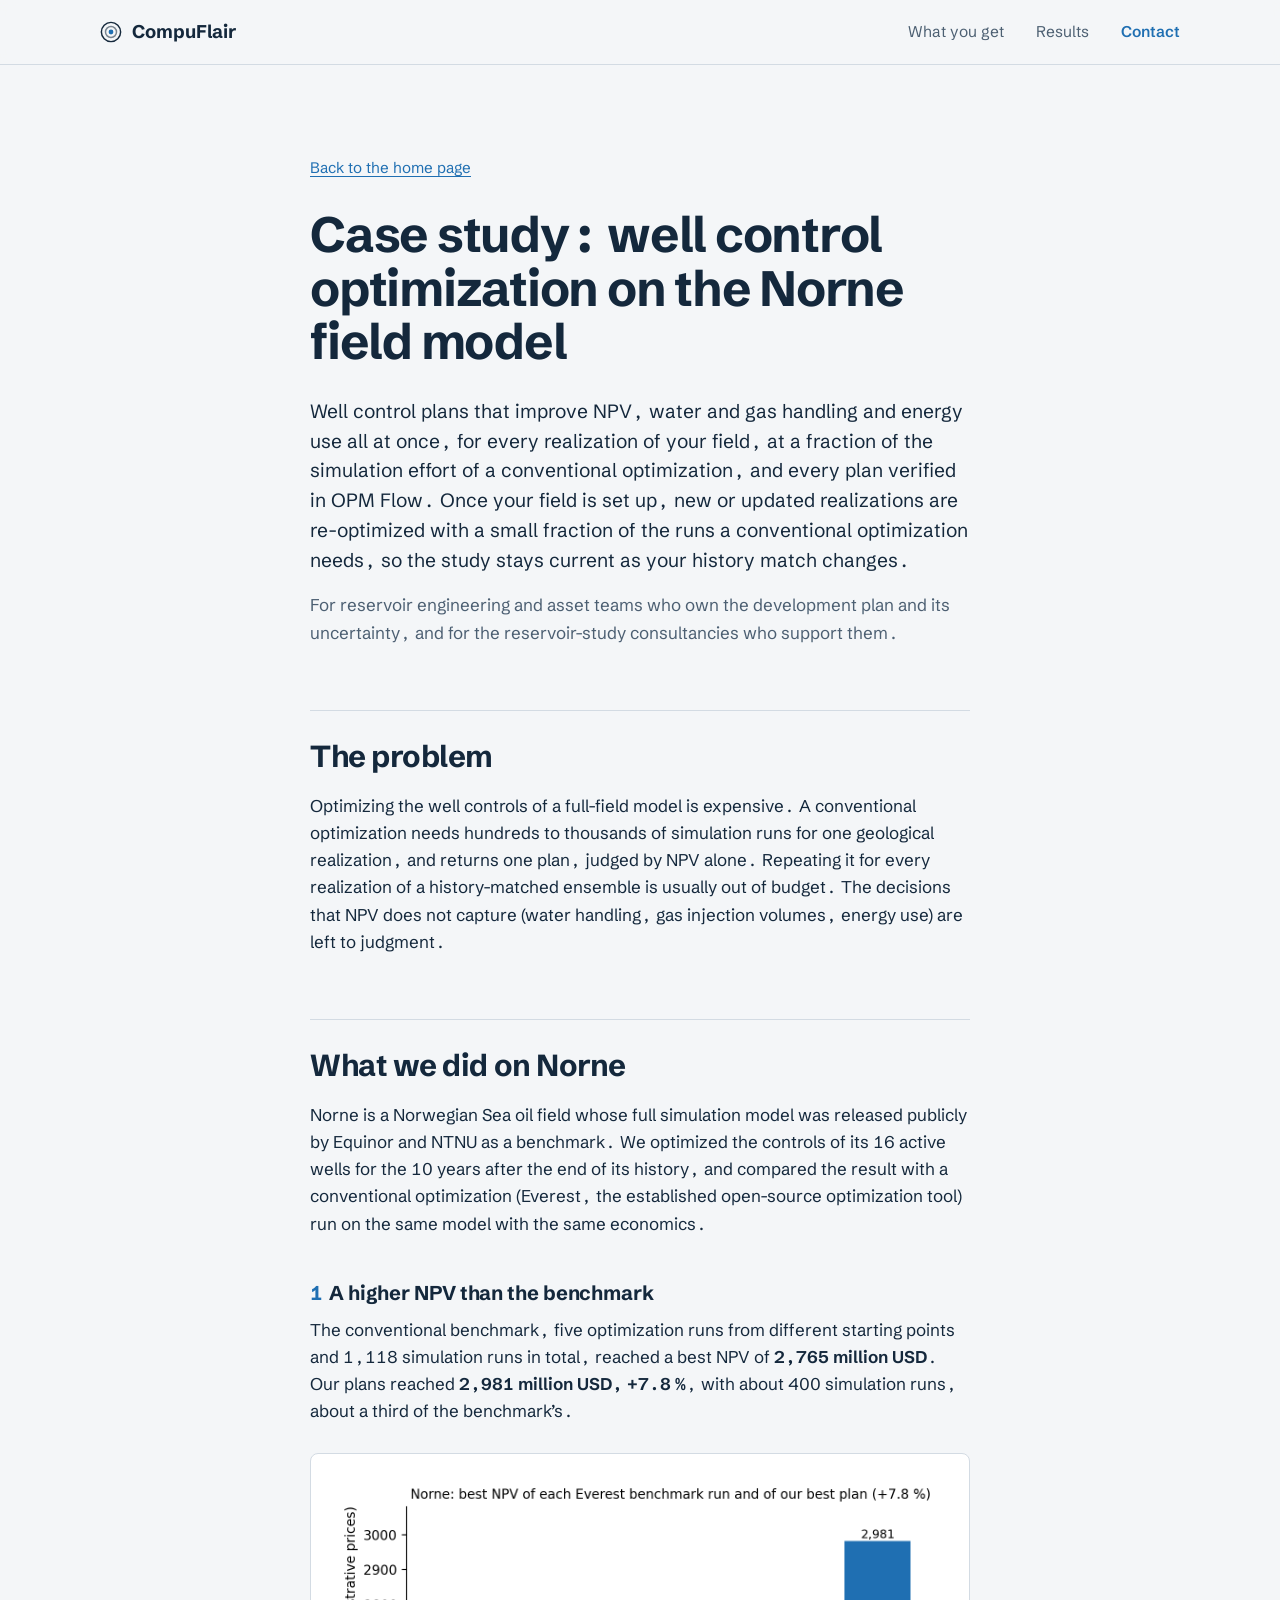
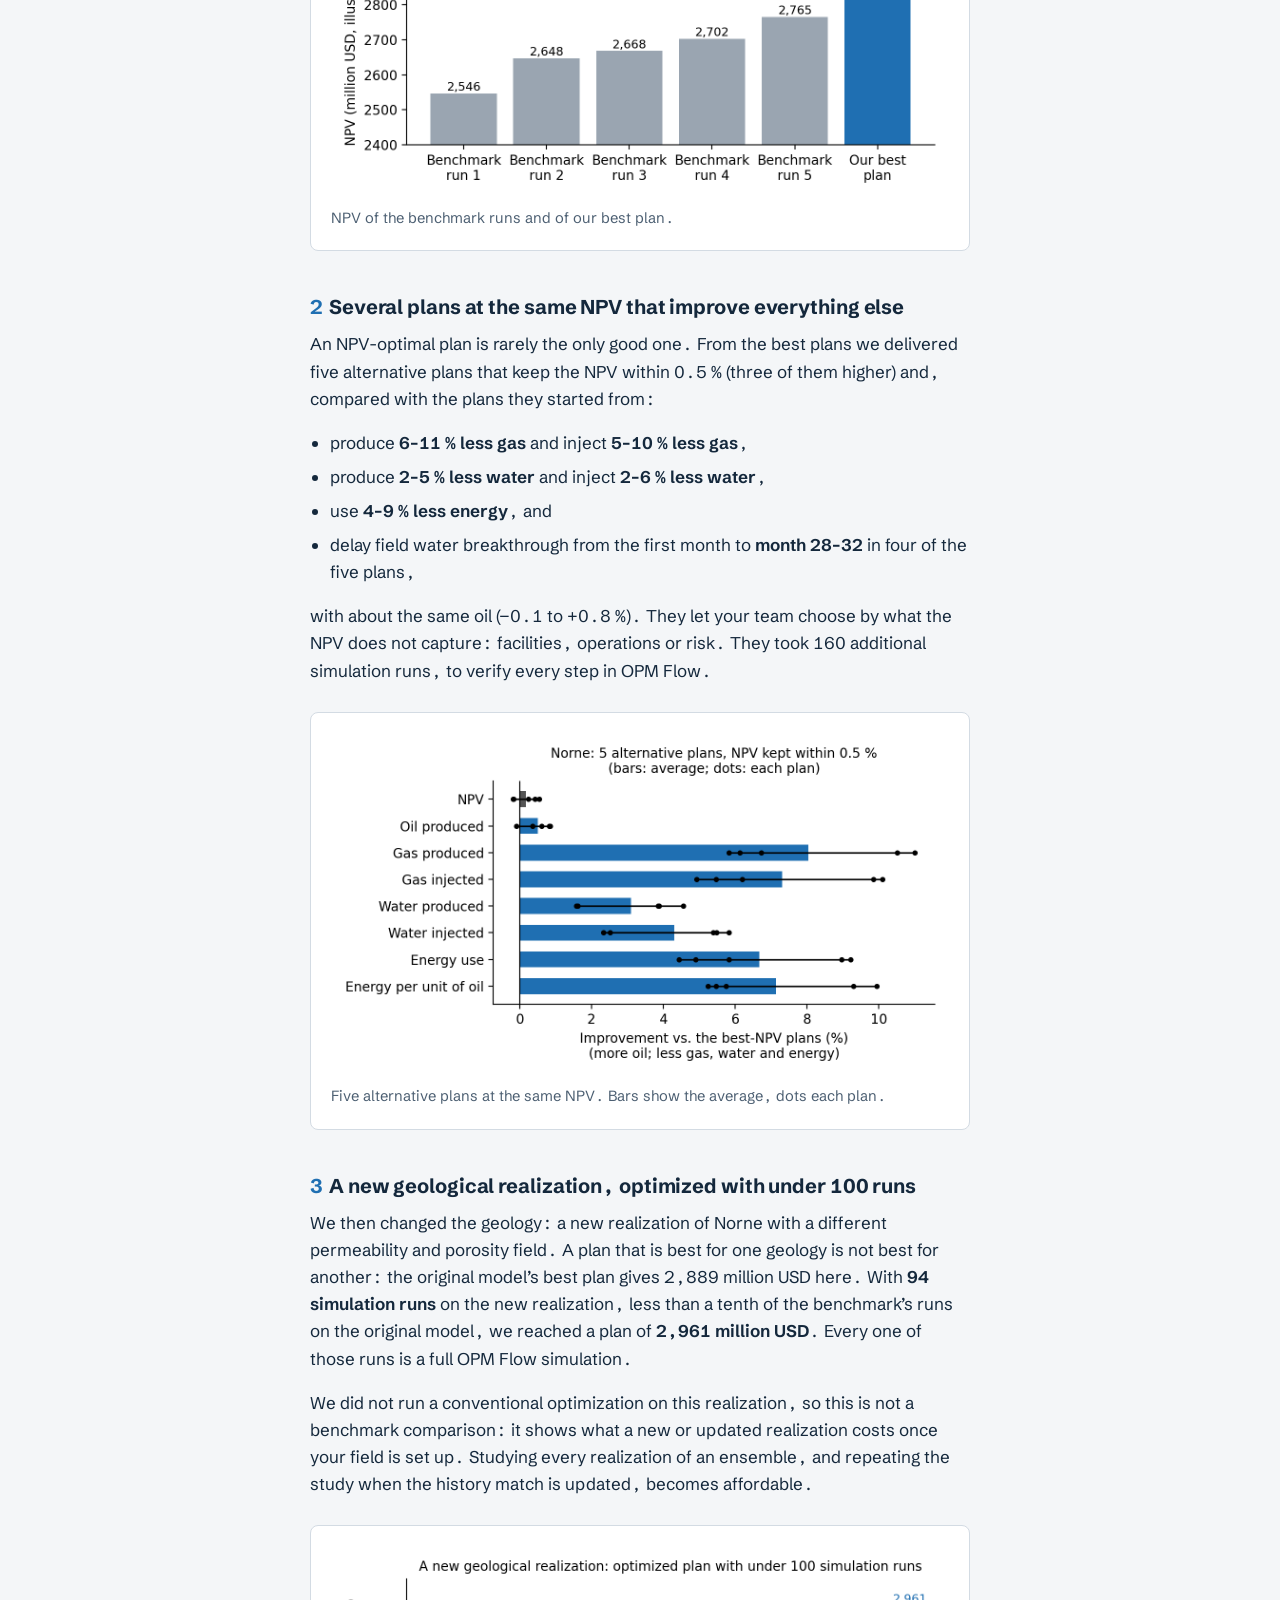
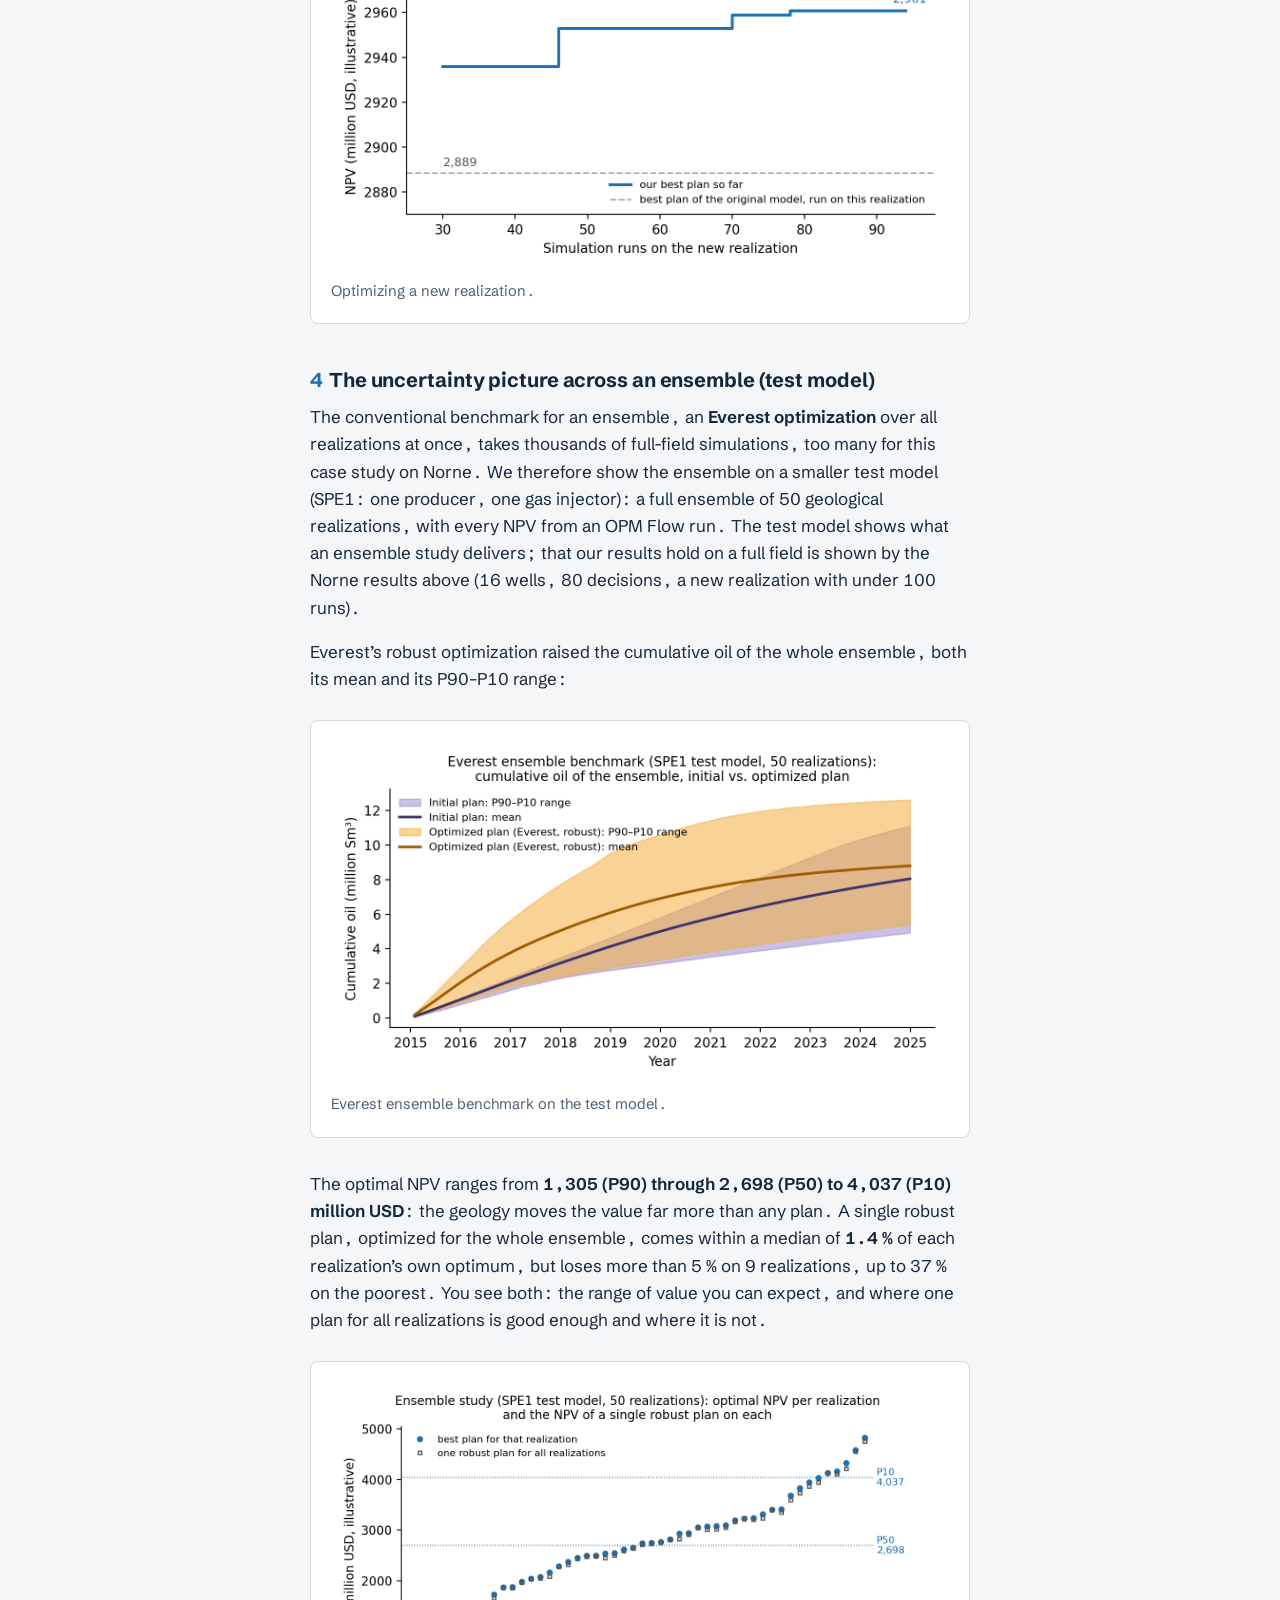
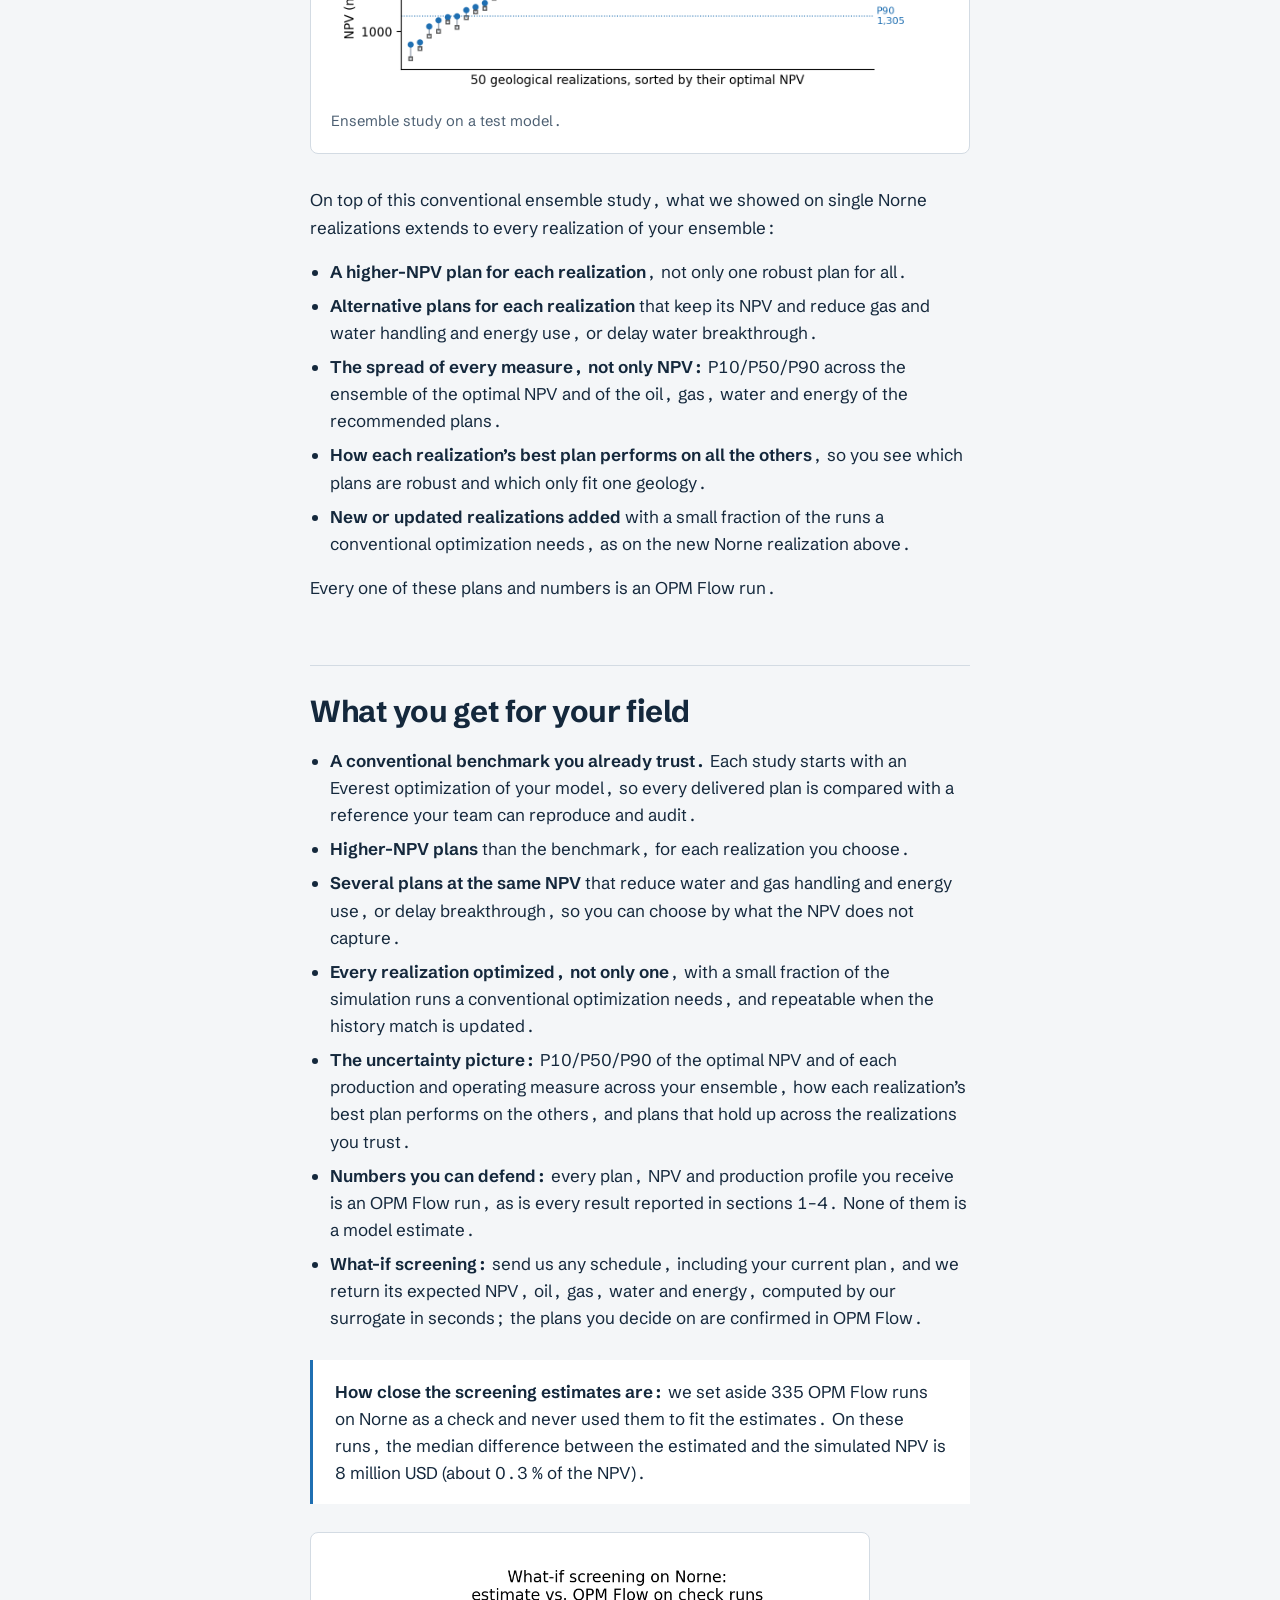
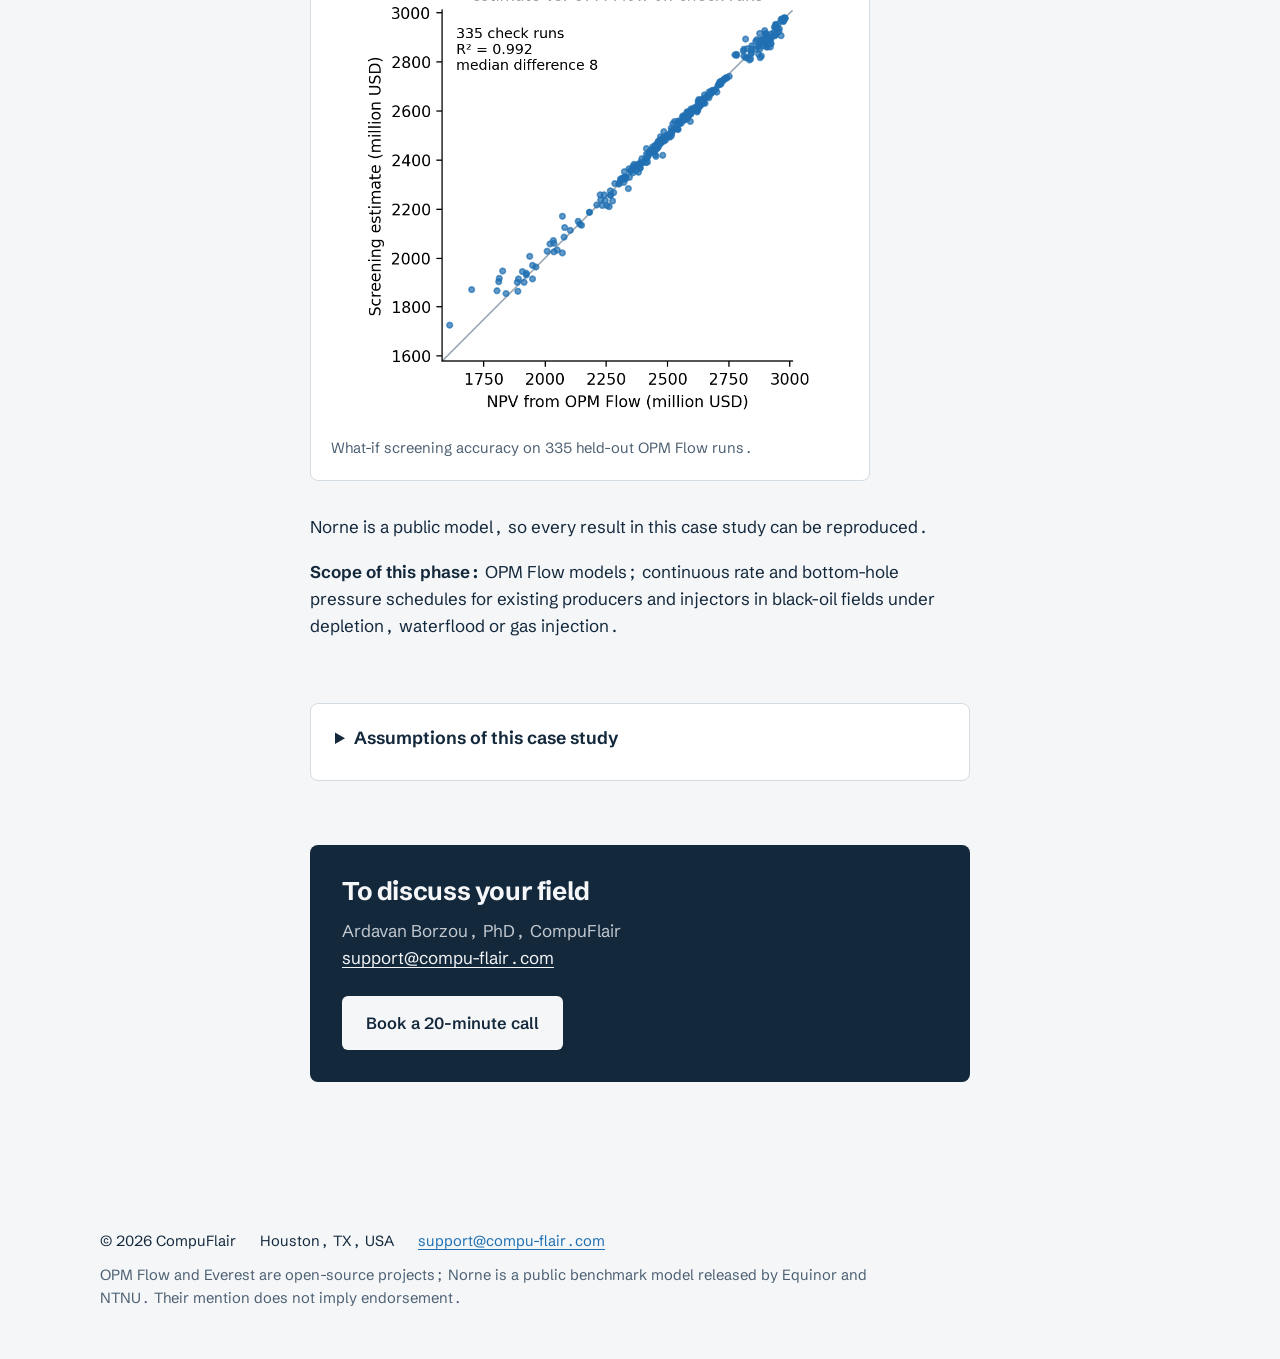
==== commit 42e64021: "Fill in contact details, add email copy fallback, drop scope note - Replace placeholders with CompuF" ====
--- a/case-study.html
+++ b/case-study.html
@@ -3,7 +3,7 @@
 <head>
   <meta charset="utf-8">
   <meta name="viewport" content="width=device-width, initial-scale=1">
-  <title>Norne case study | [Company]</title>
+  <title>Norne case study | CompuFlair</title>
   <meta name="description" content="Well control optimization on the public Norne field model: +7.8 % NPV over a conventional Everest benchmark, alternative plans with less gas, water and energy, and a new realization optimized in under 100 runs.">
   <meta property="og:title" content="Case study: well control optimization on the Norne field model">
   <meta property="og:type" content="article">
@@ -19,9 +19,9 @@
 
   <header class="site-header">
     <div class="wrap">
-      <a class="brand" href="./" aria-label="[Company] home">
+      <a class="brand" href="./" aria-label="CompuFlair home">
         <svg viewBox="0 0 24 24" aria-hidden="true"><circle cx="12" cy="12" r="10.5" fill="none" stroke="currentColor" stroke-width="1.6"/><circle cx="12" cy="12" r="6" fill="none" stroke="currentColor" stroke-width="1.6" opacity=".55"/><circle cx="12" cy="12" r="2.6" fill="#1f6fb2"/></svg>
-        [Company]
+        CompuFlair
       </a>
       <nav class="nav" aria-label="Main">
         <a href="./#what-you-get">What you get</a>
@@ -130,17 +130,18 @@
 
       <section class="case-cta" id="contact">
         <h2>To discuss your field</h2>
-        <p>[Name], [Title], [Company]<br><a href="mailto:[Email]">[Email]</a> &nbsp; <a href="tel:[Phone]">[Phone]</a></p>
-        <a class="button" href="mailto:[Email]?subject=Book%20a%2020-minute%20call">Book a 20-minute call</a>
+        <p>Ardavan Borzou, PhD, CompuFlair<br><a href="mailto:support@compu-flair.com">support@compu-flair.com</a></p>
+        <a class="button" href="mailto:support@compu-flair.com?subject=Book%20a%2020-minute%20call">Book a 20-minute call</a>
       </section>
     </div>
   </main>
 
   <footer class="site-footer">
     <div class="wrap">
-      <p class="row"><span>© [Year] [Company]</span><span>[City], [Country]</span><a href="mailto:[Email]">[Email]</a></p>
+      <p class="row"><span>© 2026 CompuFlair</span><span>Houston, TX, USA</span><a href="mailto:support@compu-flair.com">support@compu-flair.com</a></p>
       <p>OPM Flow and Everest are open-source projects; Norne is a public benchmark model released by Equinor and NTNU. Their mention does not imply endorsement.</p>
     </div>
   </footer>
+  <script src="assets/js/copy-email.js"></script>
 </body>
 </html>
--- a/assets/css/style.css
+++ b/assets/css/style.css
@@ -254,9 +254,6 @@
 .steps li::before { content: counter(step); display: block; font-weight: 700; font-size: 2.6rem; line-height: 1; color: var(--ours); margin-bottom: 14px; }
 .steps h3 { margin-bottom: 8px; }
 .steps p { color: var(--muted); margin: 0; }
-.scope { margin-top: clamp(32px, 5vw, 48px); padding: 20px 22px; border-left: 3px solid var(--bench); background: var(--surface); max-width: 80ch; }
-.scope p { margin: 0; color: var(--muted); }
-.scope strong { color: var(--ink); }
 @media (max-width: 760px) { .steps { grid-template-columns: 1fr; } }
 
 /* For / About */
@@ -307,3 +304,23 @@
 .case-cta a:not(.button) { color: var(--paper); }
 .case-cta .button { background: var(--paper); color: var(--ink); margin-top: 8px; }
 .figure-frame.narrow { max-width: 560px; }
+
+/* "Email copied" note, shown by assets/js/copy-email.js */
+.toast {
+  position: fixed;
+  left: 50%;
+  bottom: 24px;
+  transform: translate(-50%, 12px);
+  max-width: calc(100vw - 32px);
+  padding: 10px 16px;
+  border-radius: 8px;
+  background: var(--ink);
+  color: var(--paper);
+  font: 500 15px/1.4 var(--font);
+  opacity: 0;
+  pointer-events: none;
+  transition: opacity .2s, transform .2s;
+  z-index: 100;
+}
+.toast.is-visible { opacity: 1; transform: translate(-50%, 0); }
+@media (prefers-reduced-motion: reduce) { .toast { transition: none; } }
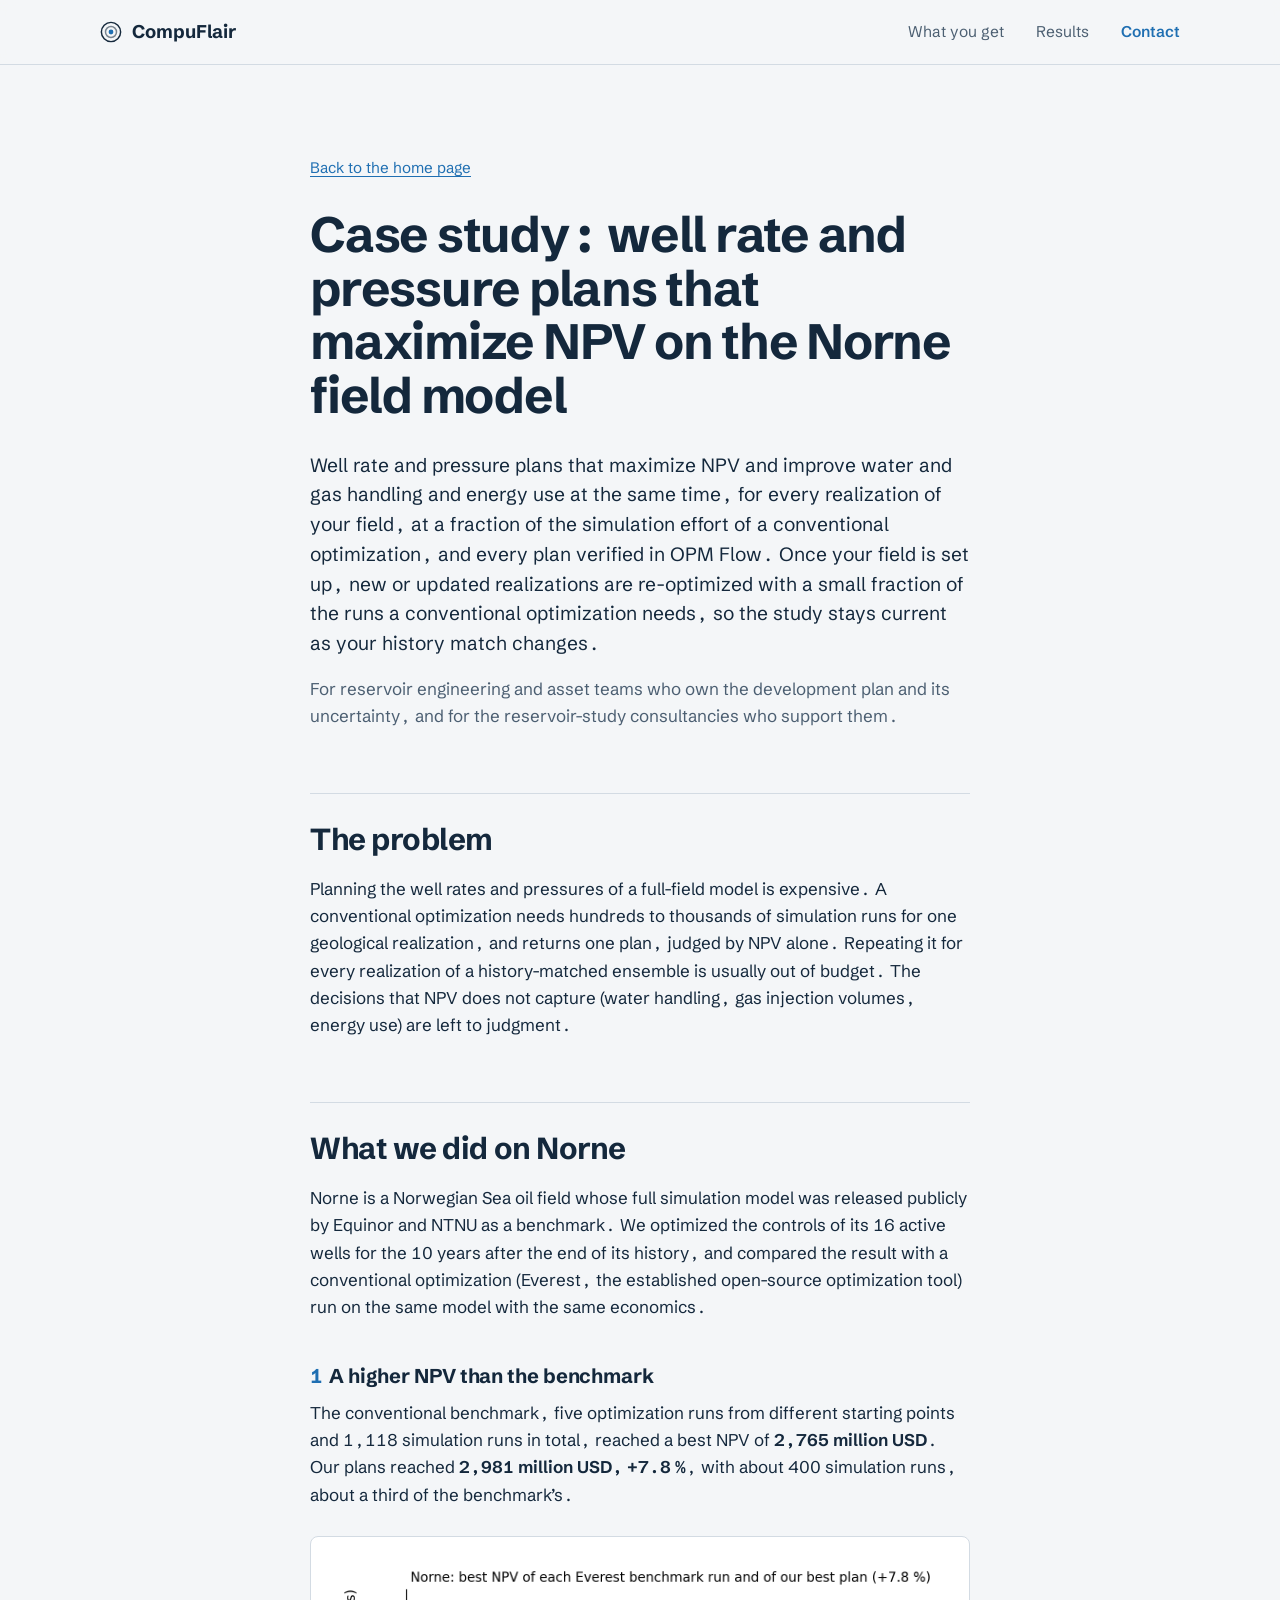
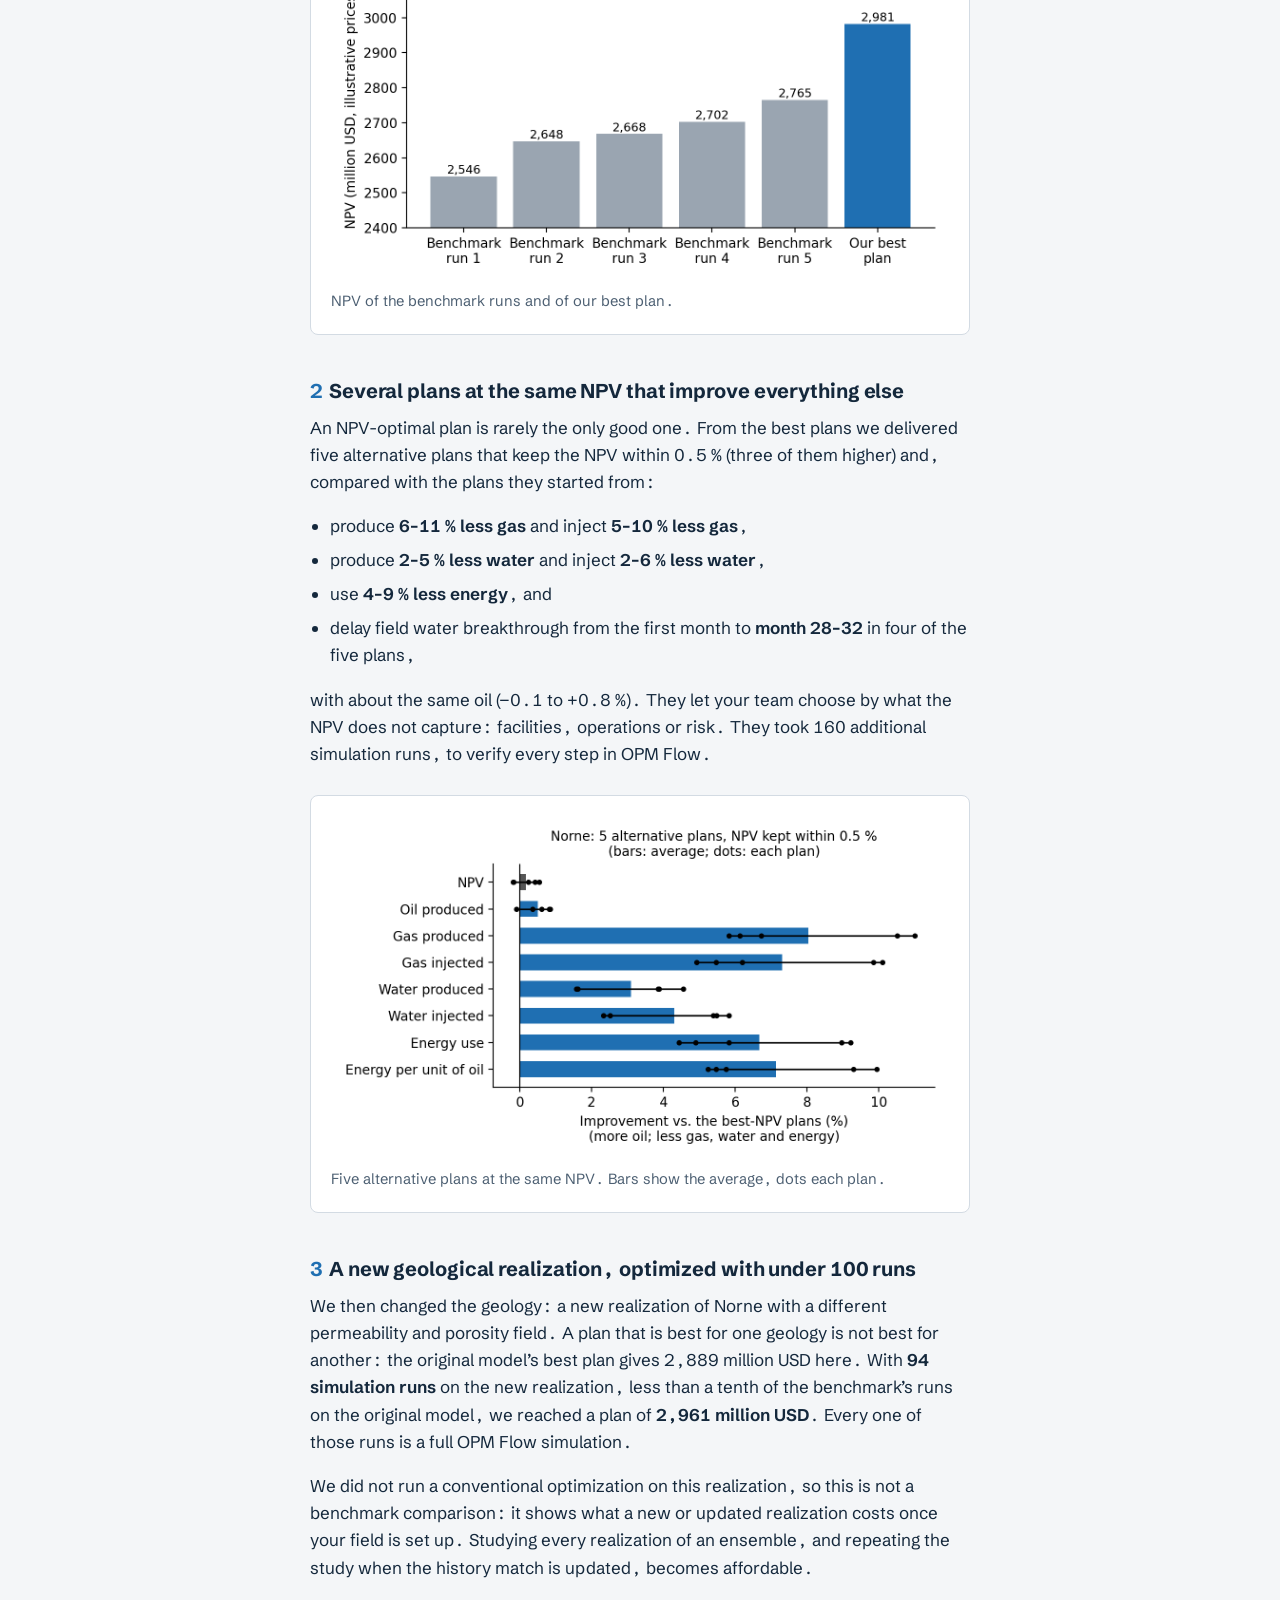
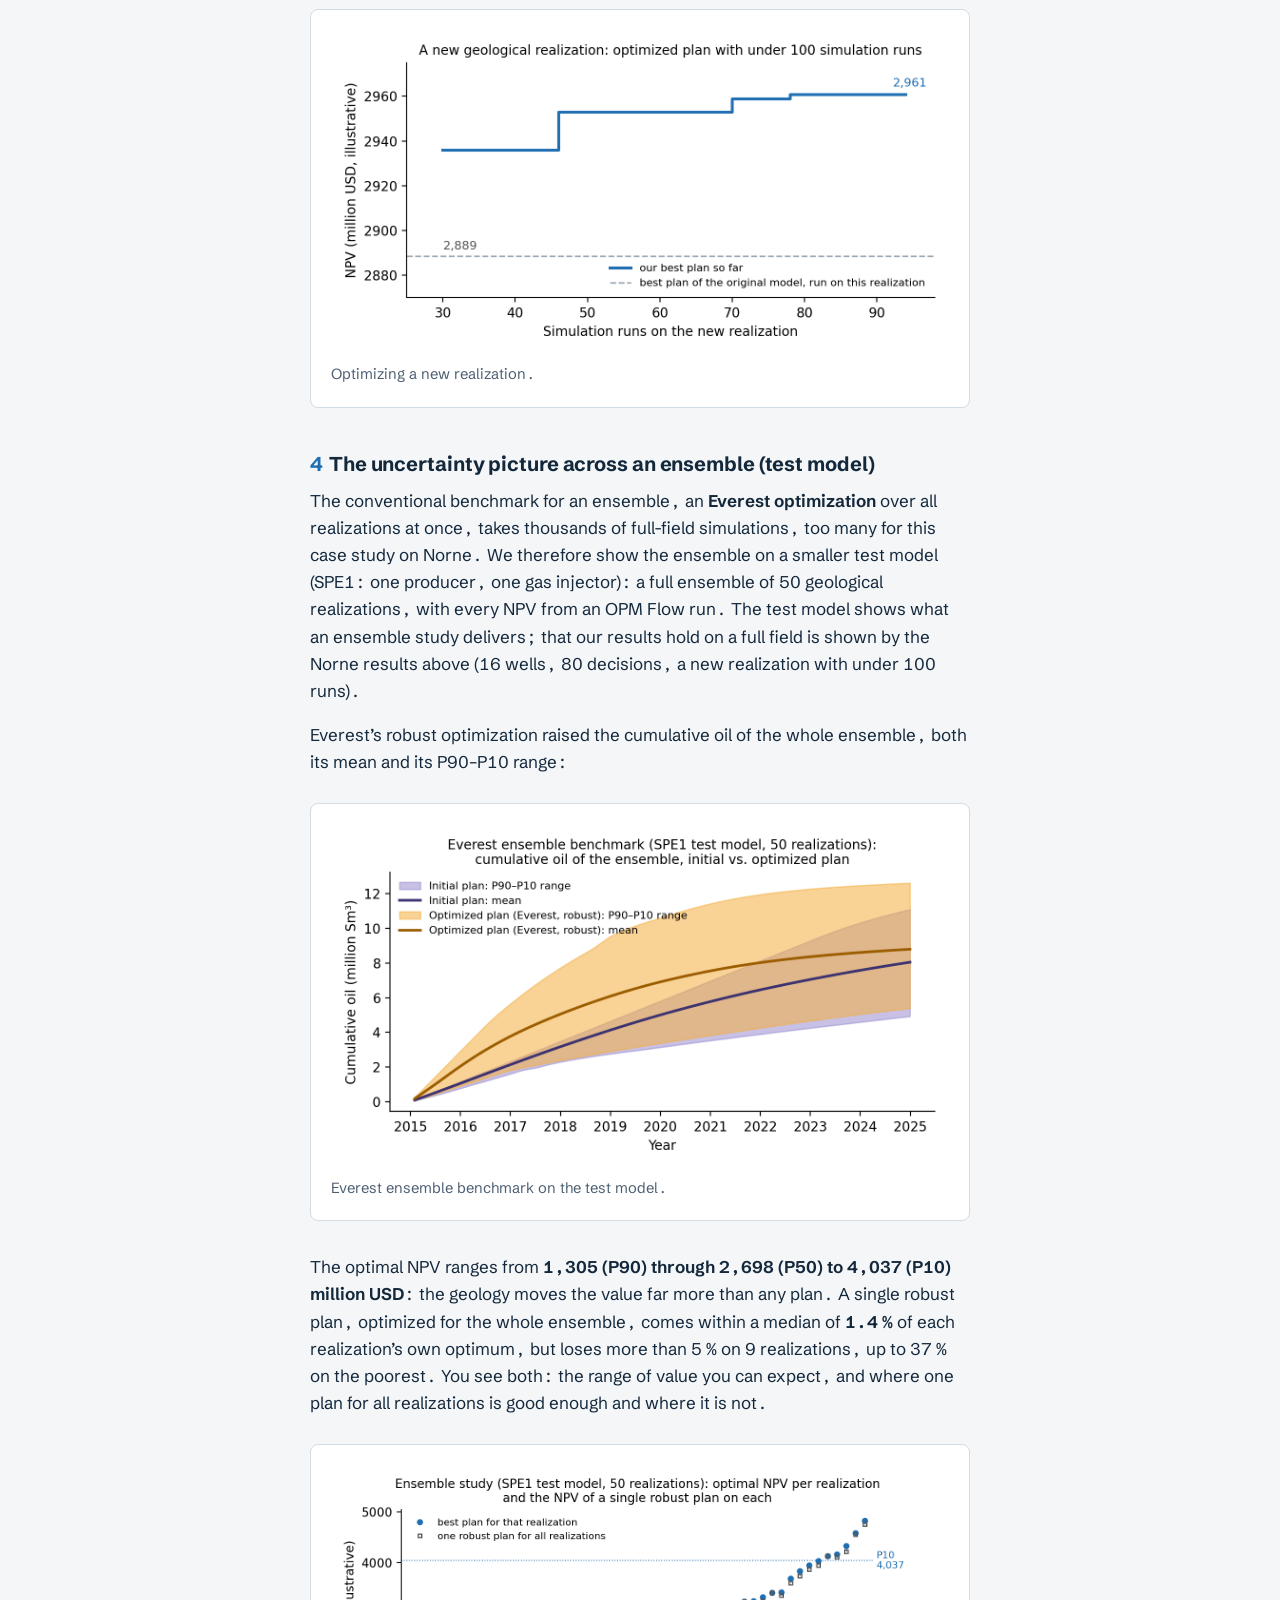
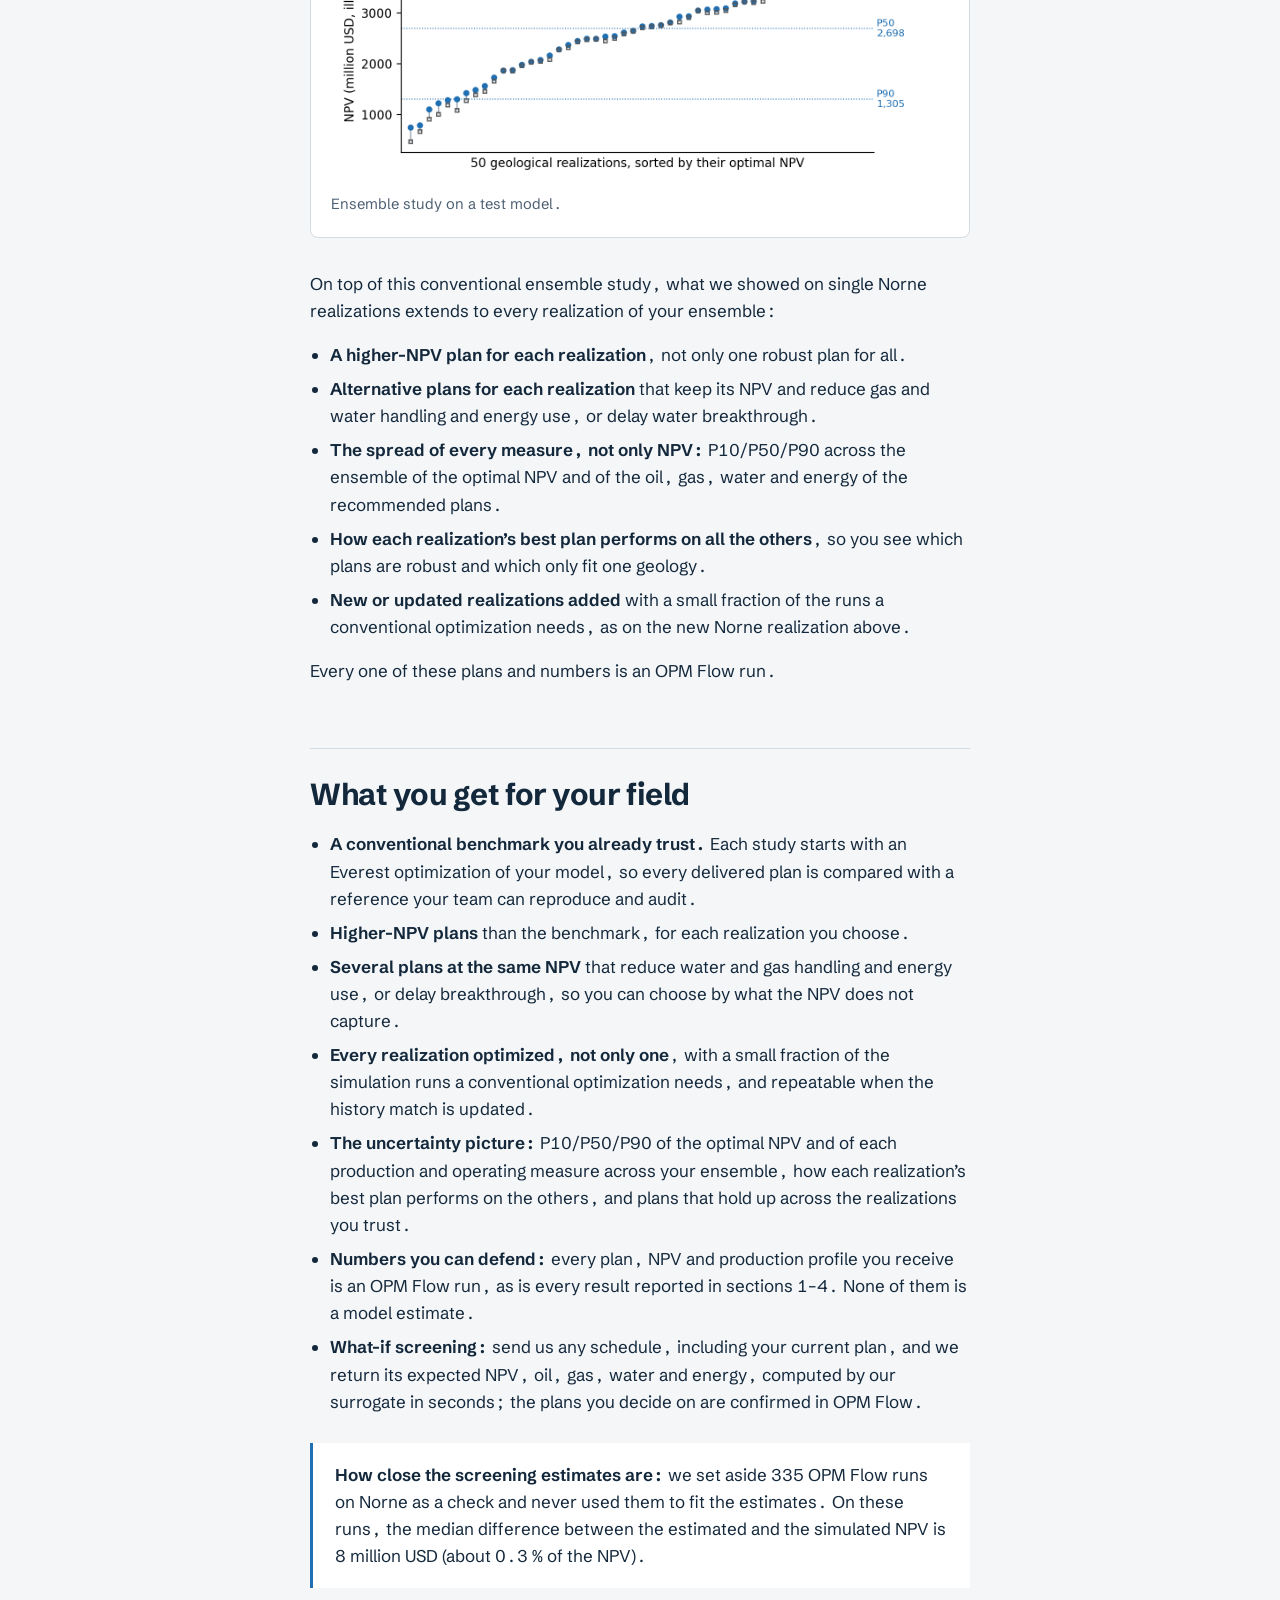
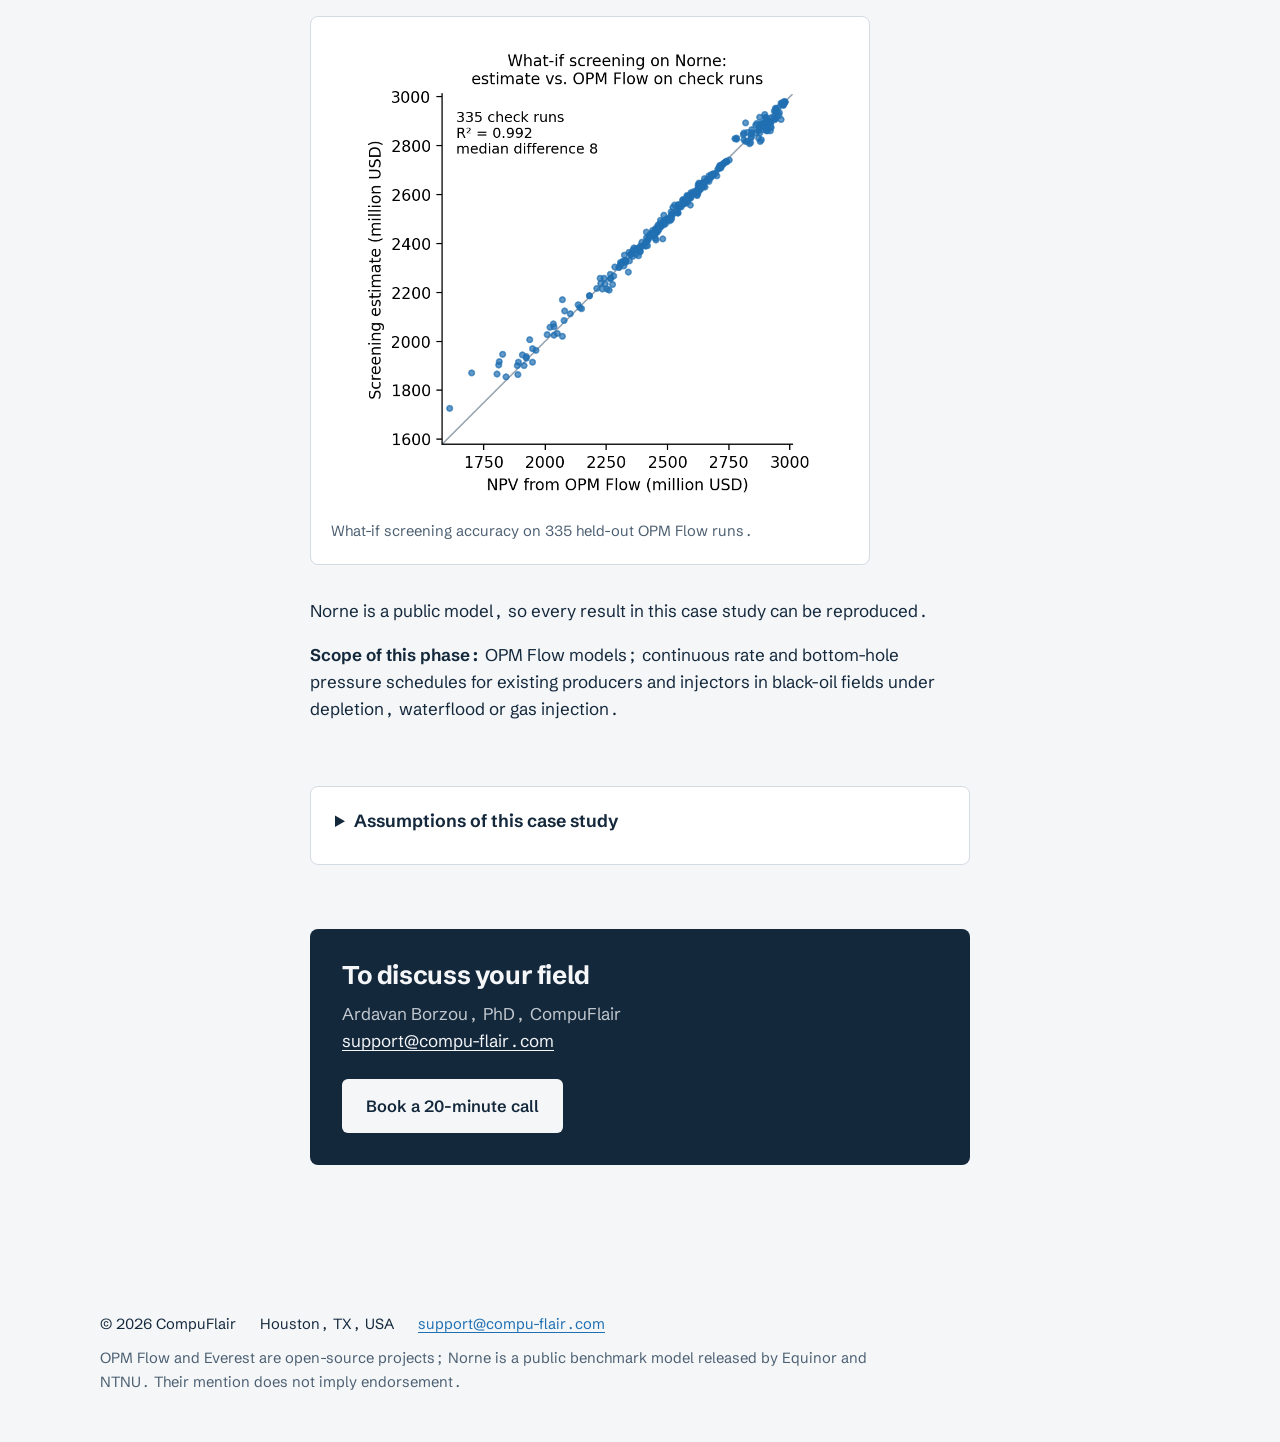
==== commit 3cfbdee5: "a few phrasing changes" ====
--- a/case-study.html
+++ b/case-study.html
@@ -4,8 +4,8 @@
   <meta charset="utf-8">
   <meta name="viewport" content="width=device-width, initial-scale=1">
   <title>Norne case study | CompuFlair</title>
-  <meta name="description" content="Well control optimization on the public Norne field model: +7.8 % NPV over a conventional Everest benchmark, alternative plans with less gas, water and energy, and a new realization optimized in under 100 runs.">
-  <meta property="og:title" content="Case study: well control optimization on the Norne field model">
+  <meta name="description" content="Well rate and pressure plans that maximize NPV, on the public Norne field model: +7.8 % NPV over a conventional Everest benchmark, alternative plans with less gas, water and energy, and a new realization optimized in under 100 runs.">
+  <meta property="og:title" content="Case study: well rate and pressure plans that maximize NPV on the Norne field model">
   <meta property="og:type" content="article">
   <meta property="og:image" content="assets/figures/npv_comparison.png">
   <link rel="icon" href="assets/favicon.svg" type="image/svg+xml">
@@ -34,13 +34,13 @@
   <main id="main" class="article">
     <div class="wrap">
       <a class="crumb" href="./">Back to the home page</a>
-      <h1>Case study: well control optimization on the Norne field model</h1>
+      <h1>Case study: well rate and pressure plans that maximize NPV on the Norne field model</h1>
 
-      <p class="summary">Well control plans that improve NPV, water and gas handling and energy use all at once, for every realization of your field, at a fraction of the simulation effort of a conventional optimization, and every plan verified in OPM Flow. Once your field is set up, new or updated realizations are re-optimized with a small fraction of the runs a conventional optimization needs, so the study stays current as your history match changes.</p>
+      <p class="summary">Well rate and pressure plans that maximize NPV and improve water and gas handling and energy use at the same time, for every realization of your field, at a fraction of the simulation effort of a conventional optimization, and every plan verified in OPM Flow. Once your field is set up, new or updated realizations are re-optimized with a small fraction of the runs a conventional optimization needs, so the study stays current as your history match changes.</p>
       <p class="audience">For reservoir engineering and asset teams who own the development plan and its uncertainty, and for the reservoir-study consultancies who support them.</p>
 
       <h2>The problem</h2>
-      <p>Optimizing the well controls of a full-field model is expensive. A conventional optimization needs hundreds to thousands of simulation runs for one geological realization, and returns one plan, judged by NPV alone. Repeating it for every realization of a history-matched ensemble is usually out of budget. The decisions that NPV does not capture (water handling, gas injection volumes, energy use) are left to judgment.</p>
+      <p>Planning the well rates and pressures of a full-field model is expensive. A conventional optimization needs hundreds to thousands of simulation runs for one geological realization, and returns one plan, judged by NPV alone. Repeating it for every realization of a history-matched ensemble is usually out of budget. The decisions that NPV does not capture (water handling, gas injection volumes, energy use) are left to judgment.</p>
 
       <h2>What we did on Norne</h2>
       <p>Norne is a Norwegian Sea oil field whose full simulation model was released publicly by Equinor and NTNU as a benchmark. We optimized the controls of its 16 active wells for the 10 years after the end of its history, and compared the result with a conventional optimization (Everest, the established open-source optimization tool) run on the same model with the same economics.</p>
